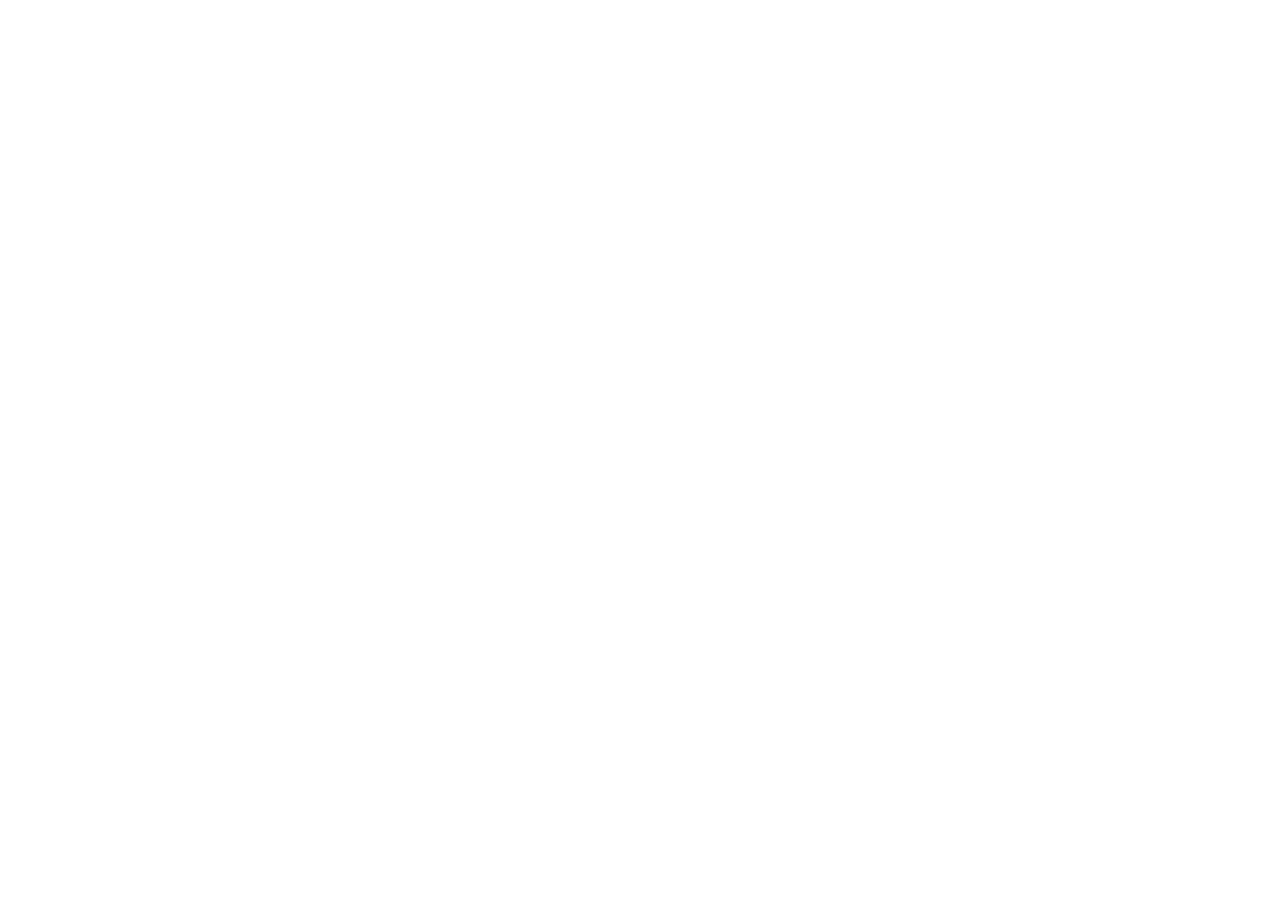
==== index.html @ b2ea2576 "init project" ====
<!DOCTYPE html>
<html lang="en">

<head>
    <meta charset="UTF-8">
    <meta name="viewport" content="width=device-width, initial-scale=1.0">
    <title>Document</title>
</head>

<body>

</body>

</html>
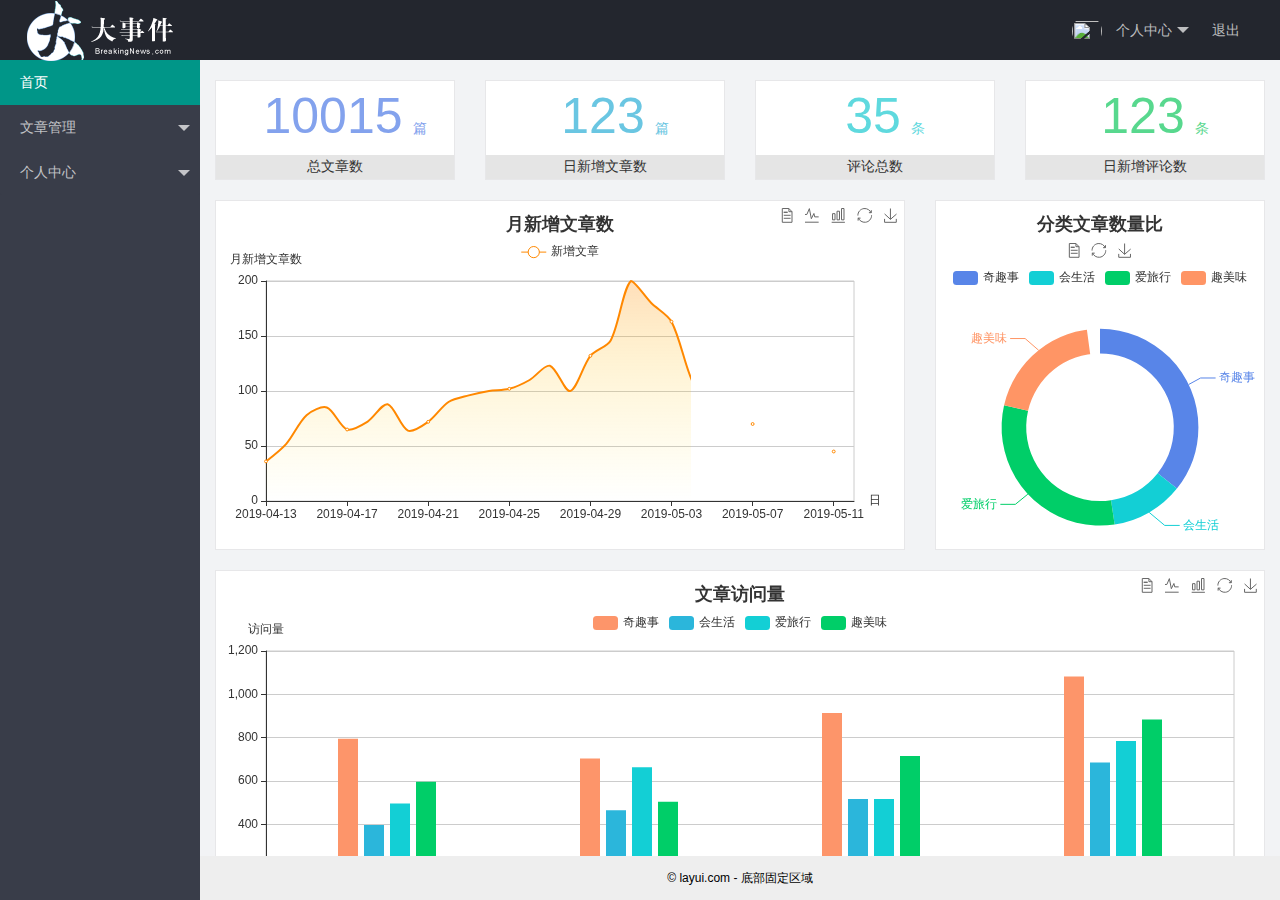
==== commit 64924ed4: "feat:完成了登陆和注册的功能" ====
--- a/index.html
+++ b/index.html
@@ -4,10 +4,73 @@
 <head>
     <meta charset="UTF-8">
     <meta name="viewport" content="width=device-width, initial-scale=1.0">
-    <title>Document</title>
+    <title>后台首页</title>
+    <link rel="stylesheet" href="./assets/lib/layui/css/layui.css">
+    <link rel="stylesheet" href="./assets/css/index.css">
 </head>
 
-<body>
+
+<body class="layui-layout-body">
+    <div class="layui-layout layui-layout-admin">
+        <div class="layui-header">
+            <div class="layui-logo"> <img src="./assets/images/logo.png" alt=""></div>
+            <!-- 头部区域（可配合layui已有的水平导航） -->
+
+            <ul class="layui-nav layui-layout-right">
+                <li class="layui-nav-item">
+                    <a href="javascript:;">
+                        <img src="http://t.cn/RCzsdCq" class="layui-nav-img"> 个人中心
+                    </a>
+                    <dl class="layui-nav-child">
+                        <dd><a href="">基本资料</a></dd>
+                        <dd><a href="">更换头像</a></dd>
+                        <dd><a href="">重置密码</a></dd>
+                    </dl>
+                </li>
+                <li class="layui-nav-item"><a href="">退出</a></li>
+            </ul>
+        </div>
+
+        <div class="layui-side layui-bg-black">
+            <div class="layui-side-scroll">
+                <!-- 左侧导航区域（可配合layui已有的垂直导航） -->
+                <ul class="layui-nav layui-nav-tree" lay-shrink="all">
+                    <li class="layui-nav-item layui-this"><a href="./home/dashboard.html" target="fm">首页</a></li>
+
+                    <li class="layui-nav-item ">
+                        <a class="" href="javascript:;">文章管理</a>
+                        <dl class="layui-nav-child">
+                            <dd><a href="javascript:;">文章类别</a></dd>
+                            <dd><a href="javascript:;">文章列表</a></dd>
+                            <dd><a href="javascript:;">发布文章</a></dd>
+                        </dl>
+                    </li>
+                    <li class="layui-nav-item">
+                        <a href="javascript:;">个人中心</a>
+                        <dl class="layui-nav-child">
+                            <dd><a href="javascript:;">基本资料</a></dd>
+                            <dd><a href="javascript:;">更换头像</a></dd>
+                            <dd><a href="javascript:;">重置密码</a></dd>
+
+                        </dl>
+                    </li>
+
+                </ul>
+
+            </div>
+        </div>
+
+        <div class="layui-body">
+            <!-- 内容主体区域 -->
+            <iframe name="fm" src="/home/dashboard.html" frameborder="0" class=""></iframe>
+        </div>
+
+        <div class="layui-footer">
+            <!-- 底部固定区域 -->
+            © layui.com - 底部固定区域
+        </div>
+    </div>
+    <script src="./assets/lib/layui/layui.all.js"></script>
 
 </body>
 
--- a/assets/lib/layui/css/layui.css
+++ b/assets/lib/layui/css/layui.css
@@ -0,0 +1,2 @@
+/** layui-v2.5.5 MIT License By https://www.layui.com */
+ .layui-inline,img{display:inline-block;vertical-align:middle}h1,h2,h3,h4,h5,h6{font-weight:400}.layui-edge,.layui-header,.layui-inline,.layui-main{position:relative}.layui-body,.layui-edge,.layui-elip{overflow:hidden}.layui-btn,.layui-edge,.layui-inline,img{vertical-align:middle}.layui-btn,.layui-disabled,.layui-icon,.layui-unselect{-moz-user-select:none;-webkit-user-select:none;-ms-user-select:none}.layui-elip,.layui-form-checkbox span,.layui-form-pane .layui-form-label{text-overflow:ellipsis;white-space:nowrap}.layui-breadcrumb,.layui-tree-btnGroup{visibility:hidden}blockquote,body,button,dd,div,dl,dt,form,h1,h2,h3,h4,h5,h6,input,li,ol,p,pre,td,textarea,th,ul{margin:0;padding:0;-webkit-tap-highlight-color:rgba(0,0,0,0)}a:active,a:hover{outline:0}img{border:none}li{list-style:none}table{border-collapse:collapse;border-spacing:0}h4,h5,h6{font-size:100%}button,input,optgroup,option,select,textarea{font-family:inherit;font-size:inherit;font-style:inherit;font-weight:inherit;outline:0}pre{white-space:pre-wrap;white-space:-moz-pre-wrap;white-space:-pre-wrap;white-space:-o-pre-wrap;word-wrap:break-word}body{line-height:24px;font:14px Helvetica Neue,Helvetica,PingFang SC,Tahoma,Arial,sans-serif}hr{height:1px;margin:10px 0;border:0;clear:both}a{color:#333;text-decoration:none}a:hover{color:#777}a cite{font-style:normal;*cursor:pointer}.layui-border-box,.layui-border-box *{box-sizing:border-box}.layui-box,.layui-box *{box-sizing:content-box}.layui-clear{clear:both;*zoom:1}.layui-clear:after{content:'\20';clear:both;*zoom:1;display:block;height:0}.layui-inline{*display:inline;*zoom:1}.layui-edge{display:inline-block;width:0;height:0;border-width:6px;border-style:dashed;border-color:transparent}.layui-edge-top{top:-4px;border-bottom-color:#999;border-bottom-style:solid}.layui-edge-right{border-left-color:#999;border-left-style:solid}.layui-edge-bottom{top:2px;border-top-color:#999;border-top-style:solid}.layui-edge-left{border-right-color:#999;border-right-style:solid}.layui-disabled,.layui-disabled:hover{color:#d2d2d2!important;cursor:not-allowed!important}.layui-circle{border-radius:100%}.layui-show{display:block!important}.layui-hide{display:none!important}@font-face{font-family:layui-icon;src:url(../font/iconfont.eot?v=250);src:url(../font/iconfont.eot?v=250#iefix) format('embedded-opentype'),url(../font/iconfont.woff2?v=250) format('woff2'),url(../font/iconfont.woff?v=250) format('woff'),url(../font/iconfont.ttf?v=250) format('truetype'),url(../font/iconfont.svg?v=250#layui-icon) format('svg')}.layui-icon{font-family:layui-icon!important;font-size:16px;font-style:normal;-webkit-font-smoothing:antialiased;-moz-osx-font-smoothing:grayscale}.layui-icon-reply-fill:before{content:"\e611"}.layui-icon-set-fill:before{content:"\e614"}.layui-icon-menu-fill:before{content:"\e60f"}.layui-icon-search:before{content:"\e615"}.layui-icon-share:before{content:"\e641"}.layui-icon-set-sm:before{content:"\e620"}.layui-icon-engine:before{content:"\e628"}.layui-icon-close:before{content:"\1006"}.layui-icon-close-fill:before{content:"\1007"}.layui-icon-chart-screen:before{content:"\e629"}.layui-icon-star:before{content:"\e600"}.layui-icon-circle-dot:before{content:"\e617"}.layui-icon-chat:before{content:"\e606"}.layui-icon-release:before{content:"\e609"}.layui-icon-list:before{content:"\e60a"}.layui-icon-chart:before{content:"\e62c"}.layui-icon-ok-circle:before{content:"\1005"}.layui-icon-layim-theme:before{content:"\e61b"}.layui-icon-table:before{content:"\e62d"}.layui-icon-right:before{content:"\e602"}.layui-icon-left:before{content:"\e603"}.layui-icon-cart-simple:before{content:"\e698"}.layui-icon-face-cry:before{content:"\e69c"}.layui-icon-face-smile:before{content:"\e6af"}.layui-icon-survey:before{content:"\e6b2"}.layui-icon-tree:before{content:"\e62e"}.layui-icon-upload-circle:before{content:"\e62f"}.layui-icon-add-circle:before{content:"\e61f"}.layui-icon-download-circle:before{content:"\e601"}.layui-icon-templeate-1:before{content:"\e630"}.layui-icon-util:before{content:"\e631"}.layui-icon-face-surprised:before{content:"\e664"}.layui-icon-edit:before{content:"\e642"}.layui-icon-speaker:before{content:"\e645"}.layui-icon-down:before{content:"\e61a"}.layui-icon-file:before{content:"\e621"}.layui-icon-layouts:before{content:"\e632"}.layui-icon-rate-half:before{content:"\e6c9"}.layui-icon-add-circle-fine:before{content:"\e608"}.layui-icon-prev-circle:before{content:"\e633"}.layui-icon-read:before{content:"\e705"}.layui-icon-404:before{content:"\e61c"}.layui-icon-carousel:before{content:"\e634"}.layui-icon-help:before{content:"\e607"}.layui-icon-code-circle:before{content:"\e635"}.layui-icon-water:before{content:"\e636"}.layui-icon-username:before{content:"\e66f"}.layui-icon-find-fill:before{content:"\e670"}.layui-icon-about:before{content:"\e60b"}.layui-icon-location:before{content:"\e715"}.layui-icon-up:before{content:"\e619"}.layui-icon-pause:before{content:"\e651"}.layui-icon-date:before{content:"\e637"}.layui-icon-layim-uploadfile:before{content:"\e61d"}.layui-icon-delete:before{content:"\e640"}.layui-icon-play:before{content:"\e652"}.layui-icon-top:before{content:"\e604"}.layui-icon-friends:before{content:"\e612"}.layui-icon-refresh-3:before{content:"\e9aa"}.layui-icon-ok:before{content:"\e605"}.layui-icon-layer:before{content:"\e638"}.layui-icon-face-smile-fine:before{content:"\e60c"}.layui-icon-dollar:before{content:"\e659"}.layui-icon-group:before{content:"\e613"}.layui-icon-layim-download:before{content:"\e61e"}.layui-icon-picture-fine:before{content:"\e60d"}.layui-icon-link:before{content:"\e64c"}.layui-icon-diamond:before{content:"\e735"}.layui-icon-log:before{content:"\e60e"}.layui-icon-rate-solid:before{content:"\e67a"}.layui-icon-fonts-del:before{content:"\e64f"}.layui-icon-unlink:before{content:"\e64d"}.layui-icon-fonts-clear:before{content:"\e639"}.layui-icon-triangle-r:before{content:"\e623"}.layui-icon-circle:before{content:"\e63f"}.layui-icon-radio:before{content:"\e643"}.layui-icon-align-center:before{content:"\e647"}.layui-icon-align-right:before{content:"\e648"}.layui-icon-align-left:before{content:"\e649"}.layui-icon-loading-1:before{content:"\e63e"}.layui-icon-return:before{content:"\e65c"}.layui-icon-fonts-strong:before{content:"\e62b"}.layui-icon-upload:before{content:"\e67c"}.layui-icon-dialogue:before{content:"\e63a"}.layui-icon-video:before{content:"\e6ed"}.layui-icon-headset:before{content:"\e6fc"}.layui-icon-cellphone-fine:before{content:"\e63b"}.layui-icon-add-1:before{content:"\e654"}.layui-icon-face-smile-b:before{content:"\e650"}.layui-icon-fonts-html:before{content:"\e64b"}.layui-icon-form:before{content:"\e63c"}.layui-icon-cart:before{content:"\e657"}.layui-icon-camera-fill:before{content:"\e65d"}.layui-icon-tabs:before{content:"\e62a"}.layui-icon-fonts-code:before{content:"\e64e"}.layui-icon-fire:before{content:"\e756"}.layui-icon-set:before{content:"\e716"}.layui-icon-fonts-u:before{content:"\e646"}.layui-icon-triangle-d:before{content:"\e625"}.layui-icon-tips:before{content:"\e702"}.layui-icon-picture:before{content:"\e64a"}.layui-icon-more-vertical:before{content:"\e671"}.layui-icon-flag:before{content:"\e66c"}.layui-icon-loading:before{content:"\e63d"}.layui-icon-fonts-i:before{content:"\e644"}.layui-icon-refresh-1:before{content:"\e666"}.layui-icon-rmb:before{content:"\e65e"}.layui-icon-home:before{content:"\e68e"}.layui-icon-user:before{content:"\e770"}.layui-icon-notice:before{content:"\e667"}.layui-icon-login-weibo:before{content:"\e675"}.layui-icon-voice:before{content:"\e688"}.layui-icon-upload-drag:before{content:"\e681"}.layui-icon-login-qq:before{content:"\e676"}.layui-icon-snowflake:before{content:"\e6b1"}.layui-icon-file-b:before{content:"\e655"}.layui-icon-template:before{content:"\e663"}.layui-icon-auz:before{content:"\e672"}.layui-icon-console:before{content:"\e665"}.layui-icon-app:before{content:"\e653"}.layui-icon-prev:before{content:"\e65a"}.layui-icon-website:before{content:"\e7ae"}.layui-icon-next:before{content:"\e65b"}.layui-icon-component:before{content:"\e857"}.layui-icon-more:before{content:"\e65f"}.layui-icon-login-wechat:before{content:"\e677"}.layui-icon-shrink-right:before{content:"\e668"}.layui-icon-spread-left:before{content:"\e66b"}.layui-icon-camera:before{content:"\e660"}.layui-icon-note:before{content:"\e66e"}.layui-icon-refresh:before{content:"\e669"}.layui-icon-female:before{content:"\e661"}.layui-icon-male:before{content:"\e662"}.layui-icon-password:before{content:"\e673"}.layui-icon-senior:before{content:"\e674"}.layui-icon-theme:before{content:"\e66a"}.layui-icon-tread:before{content:"\e6c5"}.layui-icon-praise:before{content:"\e6c6"}.layui-icon-star-fill:before{content:"\e658"}.layui-icon-rate:before{content:"\e67b"}.layui-icon-template-1:before{content:"\e656"}.layui-icon-vercode:before{content:"\e679"}.layui-icon-cellphone:before{content:"\e678"}.layui-icon-screen-full:before{content:"\e622"}.layui-icon-screen-restore:before{content:"\e758"}.layui-icon-cols:before{content:"\e610"}.layui-icon-export:before{content:"\e67d"}.layui-icon-print:before{content:"\e66d"}.layui-icon-slider:before{content:"\e714"}.layui-icon-addition:before{content:"\e624"}.layui-icon-subtraction:before{content:"\e67e"}.layui-icon-service:before{content:"\e626"}.layui-icon-transfer:before{content:"\e691"}.layui-main{width:1140px;margin:0 auto}.layui-header{z-index:1000;height:60px}.layui-header a:hover{transition:all .5s;-webkit-transition:all .5s}.layui-side{position:fixed;left:0;top:0;bottom:0;z-index:999;width:200px;overflow-x:hidden}.layui-side-scroll{position:relative;width:220px;height:100%;overflow-x:hidden}.layui-body{position:absolute;left:200px;right:0;top:0;bottom:0;z-index:998;width:auto;overflow-y:auto;box-sizing:border-box}.layui-layout-body{overflow:hidden}.layui-layout-admin .layui-header{background-color:#23262E}.layui-layout-admin .layui-side{top:60px;width:200px;overflow-x:hidden}.layui-layout-admin .layui-body{position:fixed;top:60px;bottom:44px}.layui-layout-admin .layui-main{width:auto;margin:0 15px}.layui-layout-admin .layui-footer{position:fixed;left:200px;right:0;bottom:0;height:44px;line-height:44px;padding:0 15px;background-color:#eee}.layui-layout-admin .layui-logo{position:absolute;left:0;top:0;width:200px;height:100%;line-height:60px;text-align:center;color:#009688;font-size:16px}.layui-layout-admin .layui-header .layui-nav{background:0 0}.layui-layout-left{position:absolute!important;left:200px;top:0}.layui-layout-right{position:absolute!important;right:0;top:0}.layui-container{position:relative;margin:0 auto;padding:0 15px;box-sizing:border-box}.layui-fluid{position:relative;margin:0 auto;padding:0 15px}.layui-row:after,.layui-row:before{content:'';display:block;clear:both}.layui-col-lg1,.layui-col-lg10,.layui-col-lg11,.layui-col-lg12,.layui-col-lg2,.layui-col-lg3,.layui-col-lg4,.layui-col-lg5,.layui-col-lg6,.layui-col-lg7,.layui-col-lg8,.layui-col-lg9,.layui-col-md1,.layui-col-md10,.layui-col-md11,.layui-col-md12,.layui-col-md2,.layui-col-md3,.layui-col-md4,.layui-col-md5,.layui-col-md6,.layui-col-md7,.layui-col-md8,.layui-col-md9,.layui-col-sm1,.layui-col-sm10,.layui-col-sm11,.layui-col-sm12,.layui-col-sm2,.layui-col-sm3,.layui-col-sm4,.layui-col-sm5,.layui-col-sm6,.layui-col-sm7,.layui-col-sm8,.layui-col-sm9,.layui-col-xs1,.layui-col-xs10,.layui-col-xs11,.layui-col-xs12,.layui-col-xs2,.layui-col-xs3,.layui-col-xs4,.layui-col-xs5,.layui-col-xs6,.layui-col-xs7,.layui-col-xs8,.layui-col-xs9{position:relative;display:block;box-sizing:border-box}.layui-col-xs1,.layui-col-xs10,.layui-col-xs11,.layui-col-xs12,.layui-col-xs2,.layui-col-xs3,.layui-col-xs4,.layui-col-xs5,.layui-col-xs6,.layui-col-xs7,.layui-col-xs8,.layui-col-xs9{float:left}.layui-col-xs1{width:8.33333333%}.layui-col-xs2{width:16.66666667%}.layui-col-xs3{width:25%}.layui-col-xs4{width:33.33333333%}.layui-col-xs5{width:41.66666667%}.layui-col-xs6{width:50%}.layui-col-xs7{width:58.33333333%}.layui-col-xs8{width:66.66666667%}.layui-col-xs9{width:75%}.layui-col-xs10{width:83.33333333%}.layui-col-xs11{width:91.66666667%}.layui-col-xs12{width:100%}.layui-col-xs-offset1{margin-left:8.33333333%}.layui-col-xs-offset2{margin-left:16.66666667%}.layui-col-xs-offset3{margin-left:25%}.layui-col-xs-offset4{margin-left:33.33333333%}.layui-col-xs-offset5{margin-left:41.66666667%}.layui-col-xs-offset6{margin-left:50%}.layui-col-xs-offset7{margin-left:58.33333333%}.layui-col-xs-offset8{margin-left:66.66666667%}.layui-col-xs-offset9{margin-left:75%}.layui-col-xs-offset10{margin-left:83.33333333%}.layui-col-xs-offset11{margin-left:91.66666667%}.layui-col-xs-offset12{margin-left:100%}@media screen and (max-width:768px){.layui-hide-xs{display:none!important}.layui-show-xs-block{display:block!important}.layui-show-xs-inline{display:inline!important}.layui-show-xs-inline-block{display:inline-block!important}}@media screen and (min-width:768px){.layui-container{width:750px}.layui-hide-sm{display:none!important}.layui-show-sm-block{display:block!important}.layui-show-sm-inline{display:inline!important}.layui-show-sm-inline-block{display:inline-block!important}.layui-col-sm1,.layui-col-sm10,.layui-col-sm11,.layui-col-sm12,.layui-col-sm2,.layui-col-sm3,.layui-col-sm4,.layui-col-sm5,.layui-col-sm6,.layui-col-sm7,.layui-col-sm8,.layui-col-sm9{float:left}.layui-col-sm1{width:8.33333333%}.layui-col-sm2{width:16.66666667%}.layui-col-sm3{width:25%}.layui-col-sm4{width:33.33333333%}.layui-col-sm5{width:41.66666667%}.layui-col-sm6{width:50%}.layui-col-sm7{width:58.33333333%}.layui-col-sm8{width:66.66666667%}.layui-col-sm9{width:75%}.layui-col-sm10{width:83.33333333%}.layui-col-sm11{width:91.66666667%}.layui-col-sm12{width:100%}.layui-col-sm-offset1{margin-left:8.33333333%}.layui-col-sm-offset2{margin-left:16.66666667%}.layui-col-sm-offset3{margin-left:25%}.layui-col-sm-offset4{margin-left:33.33333333%}.layui-col-sm-offset5{margin-left:41.66666667%}.layui-col-sm-offset6{margin-left:50%}.layui-col-sm-offset7{margin-left:58.33333333%}.layui-col-sm-offset8{margin-left:66.66666667%}.layui-col-sm-offset9{margin-left:75%}.layui-col-sm-offset10{margin-left:83.33333333%}.layui-col-sm-offset11{margin-left:91.66666667%}.layui-col-sm-offset12{margin-left:100%}}@media screen and (min-width:992px){.layui-container{width:970px}.layui-hide-md{display:none!important}.layui-show-md-block{display:block!important}.layui-show-md-inline{display:inline!important}.layui-show-md-inline-block{display:inline-block!important}.layui-col-md1,.layui-col-md10,.layui-col-md11,.layui-col-md12,.layui-col-md2,.layui-col-md3,.layui-col-md4,.layui-col-md5,.layui-col-md6,.layui-col-md7,.layui-col-md8,.layui-col-md9{float:left}.layui-col-md1{width:8.33333333%}.layui-col-md2{width:16.66666667%}.layui-col-md3{width:25%}.layui-col-md4{width:33.33333333%}.layui-col-md5{width:41.66666667%}.layui-col-md6{width:50%}.layui-col-md7{width:58.33333333%}.layui-col-md8{width:66.66666667%}.layui-col-md9{width:75%}.layui-col-md10{width:83.33333333%}.layui-col-md11{width:91.66666667%}.layui-col-md12{width:100%}.layui-col-md-offset1{margin-left:8.33333333%}.layui-col-md-offset2{margin-left:16.66666667%}.layui-col-md-offset3{margin-left:25%}.layui-col-md-offset4{margin-left:33.33333333%}.layui-col-md-offset5{margin-left:41.66666667%}.layui-col-md-offset6{margin-left:50%}.layui-col-md-offset7{margin-left:58.33333333%}.layui-col-md-offset8{margin-left:66.66666667%}.layui-col-md-offset9{margin-left:75%}.layui-col-md-offset10{margin-left:83.33333333%}.layui-col-md-offset11{margin-left:91.66666667%}.layui-col-md-offset12{margin-left:100%}}@media screen and (min-width:1200px){.layui-container{width:1170px}.layui-hide-lg{display:none!important}.layui-show-lg-block{display:block!important}.layui-show-lg-inline{display:inline!important}.layui-show-lg-inline-block{display:inline-block!important}.layui-col-lg1,.layui-col-lg10,.layui-col-lg11,.layui-col-lg12,.layui-col-lg2,.layui-col-lg3,.layui-col-lg4,.layui-col-lg5,.layui-col-lg6,.layui-col-lg7,.layui-col-lg8,.layui-col-lg9{float:left}.layui-col-lg1{width:8.33333333%}.layui-col-lg2{width:16.66666667%}.layui-col-lg3{width:25%}.layui-col-lg4{width:33.33333333%}.layui-col-lg5{width:41.66666667%}.layui-col-lg6{width:50%}.layui-col-lg7{width:58.33333333%}.layui-col-lg8{width:66.66666667%}.layui-col-lg9{width:75%}.layui-col-lg10{width:83.33333333%}.layui-col-lg11{width:91.66666667%}.layui-col-lg12{width:100%}.layui-col-lg-offset1{margin-left:8.33333333%}.layui-col-lg-offset2{margin-left:16.66666667%}.layui-col-lg-offset3{margin-left:25%}.layui-col-lg-offset4{margin-left:33.33333333%}.layui-col-lg-offset5{margin-left:41.66666667%}.layui-col-lg-offset6{margin-left:50%}.layui-col-lg-offset7{margin-left:58.33333333%}.layui-col-lg-offset8{margin-left:66.66666667%}.layui-col-lg-offset9{margin-left:75%}.layui-col-lg-offset10{margin-left:83.33333333%}.layui-col-lg-offset11{margin-left:91.66666667%}.layui-col-lg-offset12{margin-left:100%}}.layui-col-space1{margin:-.5px}.layui-col-space1>*{padding:.5px}.layui-col-space3{margin:-1.5px}.layui-col-space3>*{padding:1.5px}.layui-col-space5{margin:-2.5px}.layui-col-space5>*{padding:2.5px}.layui-col-space8{margin:-3.5px}.layui-col-space8>*{padding:3.5px}.layui-col-space10{margin:-5px}.layui-col-space10>*{padding:5px}.layui-col-space12{margin:-6px}.layui-col-space12>*{padding:6px}.layui-col-space15{margin:-7.5px}.layui-col-space15>*{padding:7.5px}.layui-col-space18{margin:-9px}.layui-col-space18>*{padding:9px}.layui-col-space20{margin:-10px}.layui-col-space20>*{padding:10px}.layui-col-space22{margin:-11px}.layui-col-space22>*{padding:11px}.layui-col-space25{margin:-12.5px}.layui-col-space25>*{padding:12.5px}.layui-col-space30{margin:-15px}.layui-col-space30>*{padding:15px}.layui-btn,.layui-input,.layui-select,.layui-textarea,.layui-upload-button{outline:0;-webkit-appearance:none;transition:all .3s;-webkit-transition:all .3s;box-sizing:border-box}.layui-elem-quote{margin-bottom:10px;padding:15px;line-height:22px;border-left:5px solid #009688;border-radius:0 2px 2px 0;background-color:#f2f2f2}.layui-quote-nm{border-style:solid;border-width:1px 1px 1px 5px;background:0 0}.layui-elem-field{margin-bottom:10px;padding:0;border-width:1px;border-style:solid}.layui-elem-field legend{margin-left:20px;padding:0 10px;font-size:20px;font-weight:300}.layui-field-title{margin:10px 0 20px;border-width:1px 0 0}.layui-field-box{padding:10px 15px}.layui-field-title .layui-field-box{padding:10px 0}.layui-progress{position:relative;height:6px;border-radius:20px;background-color:#e2e2e2}.layui-progress-bar{position:absolute;left:0;top:0;width:0;max-width:100%;height:6px;border-radius:20px;text-align:right;background-color:#5FB878;transition:all .3s;-webkit-transition:all .3s}.layui-progress-big,.layui-progress-big .layui-progress-bar{height:18px;line-height:18px}.layui-progress-text{position:relative;top:-20px;line-height:18px;font-size:12px;color:#666}.layui-progress-big .layui-progress-text{position:static;padding:0 10px;color:#fff}.layui-collapse{border-width:1px;border-style:solid;border-radius:2px}.layui-colla-content,.layui-colla-item{border-top-width:1px;border-top-style:solid}.layui-colla-item:first-child{border-top:none}.layui-colla-title{position:relative;height:42px;line-height:42px;padding:0 15px 0 35px;color:#333;background-color:#f2f2f2;cursor:pointer;font-size:14px;overflow:hidden}.layui-colla-content{display:none;padding:10px 15px;line-height:22px;color:#666}.layui-colla-icon{position:absolute;left:15px;top:0;font-size:14px}.layui-card{margin-bottom:15px;border-radius:2px;background-color:#fff;box-shadow:0 1px 2px 0 rgba(0,0,0,.05)}.layui-card:last-child{margin-bottom:0}.layui-card-header{position:relative;height:42px;line-height:42px;padding:0 15px;border-bottom:1px solid #f6f6f6;color:#333;border-radius:2px 2px 0 0;font-size:14px}.layui-bg-black,.layui-bg-blue,.layui-bg-cyan,.layui-bg-green,.layui-bg-orange,.layui-bg-red{color:#fff!important}.layui-card-body{position:relative;padding:10px 15px;line-height:24px}.layui-card-body[pad15]{padding:15px}.layui-card-body[pad20]{padding:20px}.layui-card-body .layui-table{margin:5px 0}.layui-card .layui-tab{margin:0}.layui-panel-window{position:relative;padding:15px;border-radius:0;border-top:5px solid #E6E6E6;background-color:#fff}.layui-auxiliar-moving{position:fixed;left:0;right:0;top:0;bottom:0;width:100%;height:100%;background:0 0;z-index:9999999999}.layui-form-label,.layui-form-mid,.layui-form-select,.layui-input-block,.layui-input-inline,.layui-textarea{position:relative}.layui-bg-red{background-color:#FF5722!important}.layui-bg-orange{background-color:#FFB800!important}.layui-bg-green{background-color:#009688!important}.layui-bg-cyan{background-color:#2F4056!important}.layui-bg-blue{background-color:#1E9FFF!important}.layui-bg-black{background-color:#393D49!important}.layui-bg-gray{background-color:#eee!important;color:#666!important}.layui-badge-rim,.layui-colla-content,.layui-colla-item,.layui-collapse,.layui-elem-field,.layui-form-pane .layui-form-item[pane],.layui-form-pane .layui-form-label,.layui-input,.layui-layedit,.layui-layedit-tool,.layui-quote-nm,.layui-select,.layui-tab-bar,.layui-tab-card,.layui-tab-title,.layui-tab-title .layui-this:after,.layui-textarea{border-color:#e6e6e6}.layui-timeline-item:before,hr{background-color:#e6e6e6}.layui-text{line-height:22px;font-size:14px;color:#666}.layui-text h1,.layui-text h2,.layui-text h3{font-weight:500;color:#333}.layui-text h1{font-size:30px}.layui-text h2{font-size:24px}.layui-text h3{font-size:18px}.layui-text a:not(.layui-btn){color:#01AAED}.layui-text a:not(.layui-btn):hover{text-decoration:underline}.layui-text ul{padding:5px 0 5px 15px}.layui-text ul li{margin-top:5px;list-style-type:disc}.layui-text em,.layui-word-aux{color:#999!important;padding:0 5px!important}.layui-btn{display:inline-block;height:38px;line-height:38px;padding:0 18px;background-color:#009688;color:#fff;white-space:nowrap;text-align:center;font-size:14px;border:none;border-radius:2px;cursor:pointer}.layui-btn:hover{opacity:.8;filter:alpha(opacity=80);color:#fff}.layui-btn:active{opacity:1;filter:alpha(opacity=100)}.layui-btn+.layui-btn{margin-left:10px}.layui-btn-container{font-size:0}.layui-btn-container .layui-btn{margin-right:10px;margin-bottom:10px}.layui-btn-container .layui-btn+.layui-btn{margin-left:0}.layui-table .layui-btn-container .layui-btn{margin-bottom:9px}.layui-btn-radius{border-radius:100px}.layui-btn .layui-icon{margin-right:3px;font-size:18px;vertical-align:bottom;vertical-align:middle\9}.layui-btn-primary{border:1px solid #C9C9C9;background-color:#fff;color:#555}.layui-btn-primary:hover{border-color:#009688;color:#333}.layui-btn-normal{background-color:#1E9FFF}.layui-btn-warm{background-color:#FFB800}.layui-btn-danger{background-color:#FF5722}.layui-btn-checked{background-color:#5FB878}.layui-btn-disabled,.layui-btn-disabled:active,.layui-btn-disabled:hover{border:1px solid #e6e6e6;background-color:#FBFBFB;color:#C9C9C9;cursor:not-allowed;opacity:1}.layui-btn-lg{height:44px;line-height:44px;padding:0 25px;font-size:16px}.layui-btn-sm{height:30px;line-height:30px;padding:0 10px;font-size:12px}.layui-btn-sm i{font-size:16px!important}.layui-btn-xs{height:22px;line-height:22px;padding:0 5px;font-size:12px}.layui-btn-xs i{font-size:14px!important}.layui-btn-group{display:inline-block;vertical-align:middle;font-size:0}.layui-btn-group .layui-btn{margin-left:0!important;margin-right:0!important;border-left:1px solid rgba(255,255,255,.5);border-radius:0}.layui-btn-group .layui-btn-primary{border-left:none}.layui-btn-group .layui-btn-primary:hover{border-color:#C9C9C9;color:#009688}.layui-btn-group .layui-btn:first-child{border-left:none;border-radius:2px 0 0 2px}.layui-btn-group .layui-btn-primary:first-child{border-left:1px solid #c9c9c9}.layui-btn-group .layui-btn:last-child{border-radius:0 2px 2px 0}.layui-btn-group .layui-btn+.layui-btn{margin-left:0}.layui-btn-group+.layui-btn-group{margin-left:10px}.layui-btn-fluid{width:100%}.layui-input,.layui-select,.layui-textarea{height:38px;line-height:1.3;line-height:38px\9;border-width:1px;border-style:solid;background-color:#fff;border-radius:2px}.layui-input::-webkit-input-placeholder,.layui-select::-webkit-input-placeholder,.layui-textarea::-webkit-input-placeholder{line-height:1.3}.layui-input,.layui-textarea{display:block;width:100%;padding-left:10px}.layui-input:hover,.layui-textarea:hover{border-color:#D2D2D2!important}.layui-input:focus,.layui-textarea:focus{border-color:#C9C9C9!important}.layui-textarea{min-height:100px;height:auto;line-height:20px;padding:6px 10px;resize:vertical}.layui-select{padding:0 10px}.layui-form input[type=checkbox],.layui-form input[type=radio],.layui-form select{display:none}.layui-form [lay-ignore]{display:initial}.layui-form-item{margin-bottom:15px;clear:both;*zoom:1}.layui-form-item:after{content:'\20';clear:both;*zoom:1;display:block;height:0}.layui-form-label{float:left;display:block;padding:9px 15px;width:80px;font-weight:400;line-height:20px;text-align:right}.layui-form-label-col{display:block;float:none;padding:9px 0;line-height:20px;text-align:left}.layui-form-item .layui-inline{margin-bottom:5px;margin-right:10px}.layui-input-block{margin-left:110px;min-height:36px}.layui-input-inline{display:inline-block;vertical-align:middle}.layui-form-item .layui-input-inline{float:left;width:190px;margin-right:10px}.layui-form-text .layui-input-inline{width:auto}.layui-form-mid{float:left;display:block;padding:9px 0!important;line-height:20px;margin-right:10px}.layui-form-danger+.layui-form-select .layui-input,.layui-form-danger:focus{border-color:#FF5722!important}.layui-form-select .layui-input{padding-right:30px;cursor:pointer}.layui-form-select .layui-edge{position:absolute;right:10px;top:50%;margin-top:-3px;cursor:pointer;border-width:6px;border-top-color:#c2c2c2;border-top-style:solid;transition:all .3s;-webkit-transition:all .3s}.layui-form-select dl{display:none;position:absolute;left:0;top:42px;padding:5px 0;z-index:899;min-width:100%;border:1px solid #d2d2d2;max-height:300px;overflow-y:auto;background-color:#fff;border-radius:2px;box-shadow:0 2px 4px rgba(0,0,0,.12);box-sizing:border-box}.layui-form-select dl dd,.layui-form-select dl dt{padding:0 10px;line-height:36px;white-space:nowrap;overflow:hidden;text-overflow:ellipsis}.layui-form-select dl dt{font-size:12px;color:#999}.layui-form-select dl dd{cursor:pointer}.layui-form-select dl dd:hover{background-color:#f2f2f2;-webkit-transition:.5s all;transition:.5s all}.layui-form-select .layui-select-group dd{padding-left:20px}.layui-form-select dl dd.layui-select-tips{padding-left:10px!important;color:#999}.layui-form-select dl dd.layui-this{background-color:#5FB878;color:#fff}.layui-form-checkbox,.layui-form-select dl dd.layui-disabled{background-color:#fff}.layui-form-selected dl{display:block}.layui-form-checkbox,.layui-form-checkbox *,.layui-form-switch{display:inline-block;vertical-align:middle}.layui-form-selected .layui-edge{margin-top:-9px;-webkit-transform:rotate(180deg);transform:rotate(180deg);margin-top:-3px\9}:root .layui-form-selected .layui-edge{margin-top:-9px\0/IE9}.layui-form-selectup dl{top:auto;bottom:42px}.layui-select-none{margin:5px 0;text-align:center;color:#999}.layui-select-disabled .layui-disabled{border-color:#eee!important}.layui-select-disabled .layui-edge{border-top-color:#d2d2d2}.layui-form-checkbox{position:relative;height:30px;line-height:30px;margin-right:10px;padding-right:30px;cursor:pointer;font-size:0;-webkit-transition:.1s linear;transition:.1s linear;box-sizing:border-box}.layui-form-checkbox span{padding:0 10px;height:100%;font-size:14px;border-radius:2px 0 0 2px;background-color:#d2d2d2;color:#fff;overflow:hidden}.layui-form-checkbox:hover span{background-color:#c2c2c2}.layui-form-checkbox i{position:absolute;right:0;top:0;width:30px;height:28px;border:1px solid #d2d2d2;border-left:none;border-radius:0 2px 2px 0;color:#fff;font-size:20px;text-align:center}.layui-form-checkbox:hover i{border-color:#c2c2c2;color:#c2c2c2}.layui-form-checked,.layui-form-checked:hover{border-color:#5FB878}.layui-form-checked span,.layui-form-checked:hover span{background-color:#5FB878}.layui-form-checked i,.layui-form-checked:hover i{color:#5FB878}.layui-form-item .layui-form-checkbox{margin-top:4px}.layui-form-checkbox[lay-skin=primary]{height:auto!important;line-height:normal!important;min-width:18px;min-height:18px;border:none!important;margin-right:0;padding-left:28px;padding-right:0;background:0 0}.layui-form-checkbox[lay-skin=primary] span{padding-left:0;padding-right:15px;line-height:18px;background:0 0;color:#666}.layui-form-checkbox[lay-skin=primary] i{right:auto;left:0;width:16px;height:16px;line-height:16px;border:1px solid #d2d2d2;font-size:12px;border-radius:2px;background-color:#fff;-webkit-transition:.1s linear;transition:.1s linear}.layui-form-checkbox[lay-skin=primary]:hover i{border-color:#5FB878;color:#fff}.layui-form-checked[lay-skin=primary] i{border-color:#5FB878!important;background-color:#5FB878;color:#fff}.layui-checkbox-disbaled[lay-skin=primary] span{background:0 0!important;color:#c2c2c2}.layui-checkbox-disbaled[lay-skin=primary]:hover i{border-color:#d2d2d2}.layui-form-item .layui-form-checkbox[lay-skin=primary]{margin-top:10px}.layui-form-switch{position:relative;height:22px;line-height:22px;min-width:35px;padding:0 5px;margin-top:8px;border:1px solid #d2d2d2;border-radius:20px;cursor:pointer;background-color:#fff;-webkit-transition:.1s linear;transition:.1s linear}.layui-form-switch i{position:absolute;left:5px;top:3px;width:16px;height:16px;border-radius:20px;background-color:#d2d2d2;-webkit-transition:.1s linear;transition:.1s linear}.layui-form-switch em{position:relative;top:0;width:25px;margin-left:21px;padding:0!important;text-align:center!important;color:#999!important;font-style:normal!important;font-size:12px}.layui-form-onswitch{border-color:#5FB878;background-color:#5FB878}.layui-checkbox-disbaled,.layui-checkbox-disbaled i{border-color:#e2e2e2!important}.layui-form-onswitch i{left:100%;margin-left:-21px;background-color:#fff}.layui-form-onswitch em{margin-left:5px;margin-right:21px;color:#fff!important}.layui-checkbox-disbaled span{background-color:#e2e2e2!important}.layui-checkbox-disbaled:hover i{color:#fff!important}[lay-radio]{display:none}.layui-form-radio,.layui-form-radio *{display:inline-block;vertical-align:middle}.layui-form-radio{line-height:28px;margin:6px 10px 0 0;padding-right:10px;cursor:pointer;font-size:0}.layui-form-radio *{font-size:14px}.layui-form-radio>i{margin-right:8px;font-size:22px;color:#c2c2c2}.layui-form-radio>i:hover,.layui-form-radioed>i{color:#5FB878}.layui-radio-disbaled>i{color:#e2e2e2!important}.layui-form-pane .layui-form-label{width:110px;padding:8px 15px;height:38px;line-height:20px;border-width:1px;border-style:solid;border-radius:2px 0 0 2px;text-align:center;background-color:#FBFBFB;overflow:hidden;box-sizing:border-box}.layui-form-pane .layui-input-inline{margin-left:-1px}.layui-form-pane .layui-input-block{margin-left:110px;left:-1px}.layui-form-pane .layui-input{border-radius:0 2px 2px 0}.layui-form-pane .layui-form-text .layui-form-label{float:none;width:100%;border-radius:2px;box-sizing:border-box;text-align:left}.layui-form-pane .layui-form-text .layui-input-inline{display:block;margin:0;top:-1px;clear:both}.layui-form-pane .layui-form-text .layui-input-block{margin:0;left:0;top:-1px}.layui-form-pane .layui-form-text .layui-textarea{min-height:100px;border-radius:0 0 2px 2px}.layui-form-pane .layui-form-checkbox{margin:4px 0 4px 10px}.layui-form-pane .layui-form-radio,.layui-form-pane .layui-form-switch{margin-top:6px;margin-left:10px}.layui-form-pane .layui-form-item[pane]{position:relative;border-width:1px;border-style:solid}.layui-form-pane .layui-form-item[pane] .layui-form-label{position:absolute;left:0;top:0;height:100%;border-width:0 1px 0 0}.layui-form-pane .layui-form-item[pane] .layui-input-inline{margin-left:110px}@media screen and (max-width:450px){.layui-form-item .layui-form-label{text-overflow:ellipsis;overflow:hidden;white-space:nowrap}.layui-form-item .layui-inline{display:block;margin-right:0;margin-bottom:20px;clear:both}.layui-form-item .layui-inline:after{content:'\20';clear:both;display:block;height:0}.layui-form-item .layui-input-inline{display:block;float:none;left:-3px;width:auto;margin:0 0 10px 112px}.layui-form-item .layui-input-inline+.layui-form-mid{margin-left:110px;top:-5px;padding:0}.layui-form-item .layui-form-checkbox{margin-right:5px;margin-bottom:5px}}.layui-layedit{border-width:1px;border-style:solid;border-radius:2px}.layui-layedit-tool{padding:3px 5px;border-bottom-width:1px;border-bottom-style:solid;font-size:0}.layedit-tool-fixed{position:fixed;top:0;border-top:1px solid #e2e2e2}.layui-layedit-tool .layedit-tool-mid,.layui-layedit-tool .layui-icon{display:inline-block;vertical-align:middle;text-align:center;font-size:14px}.layui-layedit-tool .layui-icon{position:relative;width:32px;height:30px;line-height:30px;margin:3px 5px;color:#777;cursor:pointer;border-radius:2px}.layui-layedit-tool .layui-icon:hover{color:#393D49}.layui-layedit-tool .layui-icon:active{color:#000}.layui-layedit-tool .layedit-tool-active{background-color:#e2e2e2;color:#000}.layui-layedit-tool .layui-disabled,.layui-layedit-tool .layui-disabled:hover{color:#d2d2d2;cursor:not-allowed}.layui-layedit-tool .layedit-tool-mid{width:1px;height:18px;margin:0 10px;background-color:#d2d2d2}.layedit-tool-html{width:50px!important;font-size:30px!important}.layedit-tool-b,.layedit-tool-code,.layedit-tool-help{font-size:16px!important}.layedit-tool-d,.layedit-tool-face,.layedit-tool-image,.layedit-tool-unlink{font-size:18px!important}.layedit-tool-image input{position:absolute;font-size:0;left:0;top:0;width:100%;height:100%;opacity:.01;filter:Alpha(opacity=1);cursor:pointer}.layui-layedit-iframe iframe{display:block;width:100%}#LAY_layedit_code{overflow:hidden}.layui-laypage{display:inline-block;*display:inline;*zoom:1;vertical-align:middle;margin:10px 0;font-size:0}.layui-laypage>a:first-child,.layui-laypage>a:first-child em{border-radius:2px 0 0 2px}.layui-laypage>a:last-child,.layui-laypage>a:last-child em{border-radius:0 2px 2px 0}.layui-laypage>:first-child{margin-left:0!important}.layui-laypage>:last-child{margin-right:0!important}.layui-laypage a,.layui-laypage button,.layui-laypage input,.layui-laypage select,.layui-laypage span{border:1px solid #e2e2e2}.layui-laypage a,.layui-laypage span{display:inline-block;*display:inline;*zoom:1;vertical-align:middle;padding:0 15px;height:28px;line-height:28px;margin:0 -1px 5px 0;background-color:#fff;color:#333;font-size:12px}.layui-flow-more a *,.layui-laypage input,.layui-table-view select[lay-ignore]{display:inline-block}.layui-laypage a:hover{color:#009688}.layui-laypage em{font-style:normal}.layui-laypage .layui-laypage-spr{color:#999;font-weight:700}.layui-laypage a{text-decoration:none}.layui-laypage .layui-laypage-curr{position:relative}.layui-laypage .layui-laypage-curr em{position:relative;color:#fff}.layui-laypage .layui-laypage-curr .layui-laypage-em{position:absolute;left:-1px;top:-1px;padding:1px;width:100%;height:100%;background-color:#009688}.layui-laypage-em{border-radius:2px}.layui-laypage-next em,.layui-laypage-prev em{font-family:Sim sun;font-size:16px}.layui-laypage .layui-laypage-count,.layui-laypage .layui-laypage-limits,.layui-laypage .layui-laypage-refresh,.layui-laypage .layui-laypage-skip{margin-left:10px;margin-right:10px;padding:0;border:none}.layui-laypage .layui-laypage-limits,.layui-laypage .layui-laypage-refresh{vertical-align:top}.layui-laypage .layui-laypage-refresh i{font-size:18px;cursor:pointer}.layui-laypage select{height:22px;padding:3px;border-radius:2px;cursor:pointer}.layui-laypage .layui-laypage-skip{height:30px;line-height:30px;color:#999}.layui-laypage button,.layui-laypage input{height:30px;line-height:30px;border-radius:2px;vertical-align:top;background-color:#fff;box-sizing:border-box}.layui-laypage input{width:40px;margin:0 10px;padding:0 3px;text-align:center}.layui-laypage input:focus,.layui-laypage select:focus{border-color:#009688!important}.layui-laypage button{margin-left:10px;padding:0 10px;cursor:pointer}.layui-table,.layui-table-view{margin:10px 0}.layui-flow-more{margin:10px 0;text-align:center;color:#999;font-size:14px}.layui-flow-more a{height:32px;line-height:32px}.layui-flow-more a *{vertical-align:top}.layui-flow-more a cite{padding:0 20px;border-radius:3px;background-color:#eee;color:#333;font-style:normal}.layui-flow-more a cite:hover{opacity:.8}.layui-flow-more a i{font-size:30px;color:#737383}.layui-table{width:100%;background-color:#fff;color:#666}.layui-table tr{transition:all .3s;-webkit-transition:all .3s}.layui-table th{text-align:left;font-weight:400}.layui-table tbody tr:hover,.layui-table thead tr,.layui-table-click,.layui-table-header,.layui-table-hover,.layui-table-mend,.layui-table-patch,.layui-table-tool,.layui-table-total,.layui-table-total tr,.layui-table[lay-even] tr:nth-child(even){background-color:#f2f2f2}.layui-table td,.layui-table th,.layui-table-col-set,.layui-table-fixed-r,.layui-table-grid-down,.layui-table-header,.layui-table-page,.layui-table-tips-main,.layui-table-tool,.layui-table-total,.layui-table-view,.layui-table[lay-skin=line],.layui-table[lay-skin=row]{border-width:1px;border-style:solid;border-color:#e6e6e6}.layui-table td,.layui-table th{position:relative;padding:9px 15px;min-height:20px;line-height:20px;font-size:14px}.layui-table[lay-skin=line] td,.layui-table[lay-skin=line] th{border-width:0 0 1px}.layui-table[lay-skin=row] td,.layui-table[lay-skin=row] th{border-width:0 1px 0 0}.layui-table[lay-skin=nob] td,.layui-table[lay-skin=nob] th{border:none}.layui-table img{max-width:100px}.layui-table[lay-size=lg] td,.layui-table[lay-size=lg] th{padding:15px 30px}.layui-table-view .layui-table[lay-size=lg] .layui-table-cell{height:40px;line-height:40px}.layui-table[lay-size=sm] td,.layui-table[lay-size=sm] th{font-size:12px;padding:5px 10px}.layui-table-view .layui-table[lay-size=sm] .layui-table-cell{height:20px;line-height:20px}.layui-table[lay-data]{display:none}.layui-table-box{position:relative;overflow:hidden}.layui-table-view .layui-table{position:relative;width:auto;margin:0}.layui-table-view .layui-table[lay-skin=line]{border-width:0 1px 0 0}.layui-table-view .layui-table[lay-skin=row]{border-width:0 0 1px}.layui-table-view .layui-table td,.layui-table-view .layui-table th{padding:5px 0;border-top:none;border-left:none}.layui-table-view .layui-table th.layui-unselect .layui-table-cell span{cursor:pointer}.layui-table-view .layui-table td{cursor:default}.layui-table-view .layui-table td[data-edit=text]{cursor:text}.layui-table-view .layui-form-checkbox[lay-skin=primary] i{width:18px;height:18px}.layui-table-view .layui-form-radio{line-height:0;padding:0}.layui-table-view .layui-form-radio>i{margin:0;font-size:20px}.layui-table-init{position:absolute;left:0;top:0;width:100%;height:100%;text-align:center;z-index:110}.layui-table-init .layui-icon{position:absolute;left:50%;top:50%;margin:-15px 0 0 -15px;font-size:30px;color:#c2c2c2}.layui-table-header{border-width:0 0 1px;overflow:hidden}.layui-table-header .layui-table{margin-bottom:-1px}.layui-table-tool .layui-inline[lay-event]{position:relative;width:26px;height:26px;padding:5px;line-height:16px;margin-right:10px;text-align:center;color:#333;border:1px solid #ccc;cursor:pointer;-webkit-transition:.5s all;transition:.5s all}.layui-table-tool .layui-inline[lay-event]:hover{border:1px solid #999}.layui-table-tool-temp{padding-right:120px}.layui-table-tool-self{position:absolute;right:17px;top:10px}.layui-table-tool .layui-table-tool-self .layui-inline[lay-event]{margin:0 0 0 10px}.layui-table-tool-panel{position:absolute;top:29px;left:-1px;padding:5px 0;min-width:150px;min-height:40px;border:1px solid #d2d2d2;text-align:left;overflow-y:auto;background-color:#fff;box-shadow:0 2px 4px rgba(0,0,0,.12)}.layui-table-cell,.layui-table-tool-panel li{overflow:hidden;text-overflow:ellipsis;white-space:nowrap}.layui-table-tool-panel li{padding:0 10px;line-height:30px;-webkit-transition:.5s all;transition:.5s all}.layui-table-tool-panel li .layui-form-checkbox[lay-skin=primary]{width:100%;padding-left:28px}.layui-table-tool-panel li:hover{background-color:#f2f2f2}.layui-table-tool-panel li .layui-form-checkbox[lay-skin=primary] i{position:absolute;left:0;top:0}.layui-table-tool-panel li .layui-form-checkbox[lay-skin=primary] span{padding:0}.layui-table-tool .layui-table-tool-self .layui-table-tool-panel{left:auto;right:-1px}.layui-table-col-set{position:absolute;right:0;top:0;width:20px;height:100%;border-width:0 0 0 1px;background-color:#fff}.layui-table-sort{width:10px;height:20px;margin-left:5px;cursor:pointer!important}.layui-table-sort .layui-edge{position:absolute;left:5px;border-width:5px}.layui-table-sort .layui-table-sort-asc{top:3px;border-top:none;border-bottom-style:solid;border-bottom-color:#b2b2b2}.layui-table-sort .layui-table-sort-asc:hover{border-bottom-color:#666}.layui-table-sort .layui-table-sort-desc{bottom:5px;border-bottom:none;border-top-style:solid;border-top-color:#b2b2b2}.layui-table-sort .layui-table-sort-desc:hover{border-top-color:#666}.layui-table-sort[lay-sort=asc] .layui-table-sort-asc{border-bottom-color:#000}.layui-table-sort[lay-sort=desc] .layui-table-sort-desc{border-top-color:#000}.layui-table-cell{height:28px;line-height:28px;padding:0 15px;position:relative;box-sizing:border-box}.layui-table-cell .layui-form-checkbox[lay-skin=primary]{top:-1px;padding:0}.layui-table-cell .layui-table-link{color:#01AAED}.laytable-cell-checkbox,.laytable-cell-numbers,.laytable-cell-radio,.laytable-cell-space{padding:0;text-align:center}.layui-table-body{position:relative;overflow:auto;margin-right:-1px;margin-bottom:-1px}.layui-table-body .layui-none{line-height:26px;padding:15px;text-align:center;color:#999}.layui-table-fixed{position:absolute;left:0;top:0;z-index:101}.layui-table-fixed .layui-table-body{overflow:hidden}.layui-table-fixed-l{box-shadow:0 -1px 8px rgba(0,0,0,.08)}.layui-table-fixed-r{left:auto;right:-1px;border-width:0 0 0 1px;box-shadow:-1px 0 8px rgba(0,0,0,.08)}.layui-table-fixed-r .layui-table-header{position:relative;overflow:visible}.layui-table-mend{position:absolute;right:-49px;top:0;height:100%;width:50px}.layui-table-tool{position:relative;z-index:890;width:100%;min-height:50px;line-height:30px;padding:10px 15px;border-width:0 0 1px}.layui-table-tool .layui-btn-container{margin-bottom:-10px}.layui-table-page,.layui-table-total{border-width:1px 0 0;margin-bottom:-1px;overflow:hidden}.layui-table-page{position:relative;width:100%;padding:7px 7px 0;height:41px;font-size:12px;white-space:nowrap}.layui-table-page>div{height:26px}.layui-table-page .layui-laypage{margin:0}.layui-table-page .layui-laypage a,.layui-table-page .layui-laypage span{height:26px;line-height:26px;margin-bottom:10px;border:none;background:0 0}.layui-table-page .layui-laypage a,.layui-table-page .layui-laypage span.layui-laypage-curr{padding:0 12px}.layui-table-page .layui-laypage span{margin-left:0;padding:0}.layui-table-page .layui-laypage .layui-laypage-prev{margin-left:-7px!important}.layui-table-page .layui-laypage .layui-laypage-curr .layui-laypage-em{left:0;top:0;padding:0}.layui-table-page .layui-laypage button,.layui-table-page .layui-laypage input{height:26px;line-height:26px}.layui-table-page .layui-laypage input{width:40px}.layui-table-page .layui-laypage button{padding:0 10px}.layui-table-page select{height:18px}.layui-table-patch .layui-table-cell{padding:0;width:30px}.layui-table-edit{position:absolute;left:0;top:0;width:100%;height:100%;padding:0 14px 1px;border-radius:0;box-shadow:1px 1px 20px rgba(0,0,0,.15)}.layui-table-edit:focus{border-color:#5FB878!important}select.layui-table-edit{padding:0 0 0 10px;border-color:#C9C9C9}.layui-table-view .layui-form-checkbox,.layui-table-view .layui-form-radio,.layui-table-view .layui-form-switch{top:0;margin:0;box-sizing:content-box}.layui-table-view .layui-form-checkbox{top:-1px;height:26px;line-height:26px}.layui-table-view .layui-form-checkbox i{height:26px}.layui-table-grid .layui-table-cell{overflow:visible}.layui-table-grid-down{position:absolute;top:0;right:0;width:26px;height:100%;padding:5px 0;border-width:0 0 0 1px;text-align:center;background-color:#fff;color:#999;cursor:pointer}.layui-table-grid-down .layui-icon{position:absolute;top:50%;left:50%;margin:-8px 0 0 -8px}.layui-table-grid-down:hover{background-color:#fbfbfb}body .layui-table-tips .layui-layer-content{background:0 0;padding:0;box-shadow:0 1px 6px rgba(0,0,0,.12)}.layui-table-tips-main{margin:-44px 0 0 -1px;max-height:150px;padding:8px 15px;font-size:14px;overflow-y:scroll;background-color:#fff;color:#666}.layui-table-tips-c{position:absolute;right:-3px;top:-13px;width:20px;height:20px;padding:3px;cursor:pointer;background-color:#666;border-radius:50%;color:#fff}.layui-table-tips-c:hover{background-color:#777}.layui-table-tips-c:before{position:relative;right:-2px}.layui-upload-file{display:none!important;opacity:.01;filter:Alpha(opacity=1)}.layui-upload-drag,.layui-upload-form,.layui-upload-wrap{display:inline-block}.layui-upload-list{margin:10px 0}.layui-upload-choose{padding:0 10px;color:#999}.layui-upload-drag{position:relative;padding:30px;border:1px dashed #e2e2e2;background-color:#fff;text-align:center;cursor:pointer;color:#999}.layui-upload-drag .layui-icon{font-size:50px;color:#009688}.layui-upload-drag[lay-over]{border-color:#009688}.layui-upload-iframe{position:absolute;width:0;height:0;border:0;visibility:hidden}.layui-upload-wrap{position:relative;vertical-align:middle}.layui-upload-wrap .layui-upload-file{display:block!important;position:absolute;left:0;top:0;z-index:10;font-size:100px;width:100%;height:100%;opacity:.01;filter:Alpha(opacity=1);cursor:pointer}.layui-transfer-active,.layui-transfer-box{display:inline-block;vertical-align:middle}.layui-transfer-box,.layui-transfer-header,.layui-transfer-search{border-width:0;border-style:solid;border-color:#e6e6e6}.layui-transfer-box{position:relative;border-width:1px;width:200px;height:360px;border-radius:2px;background-color:#fff}.layui-transfer-box .layui-form-checkbox{width:100%;margin:0!important}.layui-transfer-header{height:38px;line-height:38px;padding:0 10px;border-bottom-width:1px}.layui-transfer-search{position:relative;padding:10px;border-bottom-width:1px}.layui-transfer-search .layui-input{height:32px;padding-left:30px;font-size:12px}.layui-transfer-search .layui-icon-search{position:absolute;left:20px;top:50%;margin-top:-8px;color:#666}.layui-transfer-active{margin:0 15px}.layui-transfer-active .layui-btn{display:block;margin:0;padding:0 15px;background-color:#5FB878;border-color:#5FB878;color:#fff}.layui-transfer-active .layui-btn-disabled{background-color:#FBFBFB;border-color:#e6e6e6;color:#C9C9C9}.layui-transfer-active .layui-btn:first-child{margin-bottom:15px}.layui-transfer-active .layui-btn .layui-icon{margin:0;font-size:14px!important}.layui-transfer-data{padding:5px 0;overflow:auto}.layui-transfer-data li{height:32px;line-height:32px;padding:0 10px}.layui-transfer-data li:hover{background-color:#f2f2f2;transition:.5s all}.layui-transfer-data .layui-none{padding:15px 10px;text-align:center;color:#999}.layui-nav{position:relative;padding:0 20px;background-color:#393D49;color:#fff;border-radius:2px;font-size:0;box-sizing:border-box}.layui-nav *{font-size:14px}.layui-nav .layui-nav-item{position:relative;display:inline-block;*display:inline;*zoom:1;vertical-align:middle;line-height:60px}.layui-nav .layui-nav-item a{display:block;padding:0 20px;color:#fff;color:rgba(255,255,255,.7);transition:all .3s;-webkit-transition:all .3s}.layui-nav .layui-this:after,.layui-nav-bar,.layui-nav-tree .layui-nav-itemed:after{position:absolute;left:0;top:0;width:0;height:5px;background-color:#5FB878;transition:all .2s;-webkit-transition:all .2s}.layui-nav-bar{z-index:1000}.layui-nav .layui-nav-item a:hover,.layui-nav .layui-this a{color:#fff}.layui-nav .layui-this:after{content:'';top:auto;bottom:0;width:100%}.layui-nav-img{width:30px;height:30px;margin-right:10px;border-radius:50%}.layui-nav .layui-nav-more{content:'';width:0;height:0;border-style:solid dashed dashed;border-color:#fff transparent transparent;overflow:hidden;cursor:pointer;transition:all .2s;-webkit-transition:all .2s;position:absolute;top:50%;right:3px;margin-top:-3px;border-width:6px;border-top-color:rgba(255,255,255,.7)}.layui-nav .layui-nav-mored,.layui-nav-itemed>a .layui-nav-more{margin-top:-9px;border-style:dashed dashed solid;border-color:transparent transparent #fff}.layui-nav-child{display:none;position:absolute;left:0;top:65px;min-width:100%;line-height:36px;padding:5px 0;box-shadow:0 2px 4px rgba(0,0,0,.12);border:1px solid #d2d2d2;background-color:#fff;z-index:100;border-radius:2px;white-space:nowrap}.layui-nav .layui-nav-child a{color:#333}.layui-nav .layui-nav-child a:hover{background-color:#f2f2f2;color:#000}.layui-nav-child dd{position:relative}.layui-nav .layui-nav-child dd.layui-this a,.layui-nav-child dd.layui-this{background-color:#5FB878;color:#fff}.layui-nav-child dd.layui-this:after{display:none}.layui-nav-tree{width:200px;padding:0}.layui-nav-tree .layui-nav-item{display:block;width:100%;line-height:45px}.layui-nav-tree .layui-nav-item a{position:relative;height:45px;line-height:45px;text-overflow:ellipsis;overflow:hidden;white-space:nowrap}.layui-nav-tree .layui-nav-item a:hover{background-color:#4E5465}.layui-nav-tree .layui-nav-bar{width:5px;height:0;background-color:#009688}.layui-nav-tree .layui-nav-child dd.layui-this,.layui-nav-tree .layui-nav-child dd.layui-this a,.layui-nav-tree .layui-this,.layui-nav-tree .layui-this>a,.layui-nav-tree .layui-this>a:hover{background-color:#009688;color:#fff}.layui-nav-tree .layui-this:after{display:none}.layui-nav-itemed>a,.layui-nav-tree .layui-nav-title a,.layui-nav-tree .layui-nav-title a:hover{color:#fff!important}.layui-nav-tree .layui-nav-child{position:relative;z-index:0;top:0;border:none;box-shadow:none}.layui-nav-tree .layui-nav-child a{height:40px;line-height:40px;color:#fff;color:rgba(255,255,255,.7)}.layui-nav-tree .layui-nav-child,.layui-nav-tree .layui-nav-child a:hover{background:0 0;color:#fff}.layui-nav-tree .layui-nav-more{right:10px}.layui-nav-itemed>.layui-nav-child{display:block;padding:0;background-color:rgba(0,0,0,.3)!important}.layui-nav-itemed>.layui-nav-child>.layui-this>.layui-nav-child{display:block}.layui-nav-side{position:fixed;top:0;bottom:0;left:0;overflow-x:hidden;z-index:999}.layui-bg-blue .layui-nav-bar,.layui-bg-blue .layui-nav-itemed:after,.layui-bg-blue .layui-this:after{background-color:#93D1FF}.layui-bg-blue .layui-nav-child dd.layui-this{background-color:#1E9FFF}.layui-bg-blue .layui-nav-itemed>a,.layui-nav-tree.layui-bg-blue .layui-nav-title a,.layui-nav-tree.layui-bg-blue .layui-nav-title a:hover{background-color:#007DDB!important}.layui-breadcrumb{font-size:0}.layui-breadcrumb>*{font-size:14px}.layui-breadcrumb a{color:#999!important}.layui-breadcrumb a:hover{color:#5FB878!important}.layui-breadcrumb a cite{color:#666;font-style:normal}.layui-breadcrumb span[lay-separator]{margin:0 10px;color:#999}.layui-tab{margin:10px 0;text-align:left!important}.layui-tab[overflow]>.layui-tab-title{overflow:hidden}.layui-tab-title{position:relative;left:0;height:40px;white-space:nowrap;font-size:0;border-bottom-width:1px;border-bottom-style:solid;transition:all .2s;-webkit-transition:all .2s}.layui-tab-title li{display:inline-block;*display:inline;*zoom:1;vertical-align:middle;font-size:14px;transition:all .2s;-webkit-transition:all .2s;position:relative;line-height:40px;min-width:65px;padding:0 15px;text-align:center;cursor:pointer}.layui-tab-title li a{display:block}.layui-tab-title .layui-this{color:#000}.layui-tab-title .layui-this:after{position:absolute;left:0;top:0;content:'';width:100%;height:41px;border-width:1px;border-style:solid;border-bottom-color:#fff;border-radius:2px 2px 0 0;box-sizing:border-box;pointer-events:none}.layui-tab-bar{position:absolute;right:0;top:0;z-index:10;width:30px;height:39px;line-height:39px;border-width:1px;border-style:solid;border-radius:2px;text-align:center;background-color:#fff;cursor:pointer}.layui-tab-bar .layui-icon{position:relative;display:inline-block;top:3px;transition:all .3s;-webkit-transition:all .3s}.layui-tab-item{display:none}.layui-tab-more{padding-right:30px;height:auto!important;white-space:normal!important}.layui-tab-more li.layui-this:after{border-bottom-color:#e2e2e2;border-radius:2px}.layui-tab-more .layui-tab-bar .layui-icon{top:-2px;top:3px\9;-webkit-transform:rotate(180deg);transform:rotate(180deg)}:root .layui-tab-more .layui-tab-bar .layui-icon{top:-2px\0/IE9}.layui-tab-content{padding:10px}.layui-tab-title li .layui-tab-close{position:relative;display:inline-block;width:18px;height:18px;line-height:20px;margin-left:8px;top:1px;text-align:center;font-size:14px;color:#c2c2c2;transition:all .2s;-webkit-transition:all .2s}.layui-tab-title li .layui-tab-close:hover{border-radius:2px;background-color:#FF5722;color:#fff}.layui-tab-brief>.layui-tab-title .layui-this{color:#009688}.layui-tab-brief>.layui-tab-more li.layui-this:after,.layui-tab-brief>.layui-tab-title .layui-this:after{border:none;border-radius:0;border-bottom:2px solid #5FB878}.layui-tab-brief[overflow]>.layui-tab-title .layui-this:after{top:-1px}.layui-tab-card{border-width:1px;border-style:solid;border-radius:2px;box-shadow:0 2px 5px 0 rgba(0,0,0,.1)}.layui-tab-card>.layui-tab-title{background-color:#f2f2f2}.layui-tab-card>.layui-tab-title li{margin-right:-1px;margin-left:-1px}.layui-tab-card>.layui-tab-title .layui-this{background-color:#fff}.layui-tab-card>.layui-tab-title .layui-this:after{border-top:none;border-width:1px;border-bottom-color:#fff}.layui-tab-card>.layui-tab-title .layui-tab-bar{height:40px;line-height:40px;border-radius:0;border-top:none;border-right:none}.layui-tab-card>.layui-tab-more .layui-this{background:0 0;color:#5FB878}.layui-tab-card>.layui-tab-more .layui-this:after{border:none}.layui-timeline{padding-left:5px}.layui-timeline-item{position:relative;padding-bottom:20px}.layui-timeline-axis{position:absolute;left:-5px;top:0;z-index:10;width:20px;height:20px;line-height:20px;background-color:#fff;color:#5FB878;border-radius:50%;text-align:center;cursor:pointer}.layui-timeline-axis:hover{color:#FF5722}.layui-timeline-item:before{content:'';position:absolute;left:5px;top:0;z-index:0;width:1px;height:100%}.layui-timeline-item:last-child:before{display:none}.layui-timeline-item:first-child:before{display:block}.layui-timeline-content{padding-left:25px}.layui-timeline-title{position:relative;margin-bottom:10px}.layui-badge,.layui-badge-dot,.layui-badge-rim{position:relative;display:inline-block;padding:0 6px;font-size:12px;text-align:center;background-color:#FF5722;color:#fff;border-radius:2px}.layui-badge{height:18px;line-height:18px}.layui-badge-dot{width:8px;height:8px;padding:0;border-radius:50%}.layui-badge-rim{height:18px;line-height:18px;border-width:1px;border-style:solid;background-color:#fff;color:#666}.layui-btn .layui-badge,.layui-btn .layui-badge-dot{margin-left:5px}.layui-nav .layui-badge,.layui-nav .layui-badge-dot{position:absolute;top:50%;margin:-8px 6px 0}.layui-tab-title .layui-badge,.layui-tab-title .layui-badge-dot{left:5px;top:-2px}.layui-carousel{position:relative;left:0;top:0;background-color:#f8f8f8}.layui-carousel>[carousel-item]{position:relative;width:100%;height:100%;overflow:hidden}.layui-carousel>[carousel-item]:before{position:absolute;content:'\e63d';left:50%;top:50%;width:100px;line-height:20px;margin:-10px 0 0 -50px;text-align:center;color:#c2c2c2;font-family:layui-icon!important;font-size:30px;font-style:normal;-webkit-font-smoothing:antialiased;-moz-osx-font-smoothing:grayscale}.layui-carousel>[carousel-item]>*{display:none;position:absolute;left:0;top:0;width:100%;height:100%;background-color:#f8f8f8;transition-duration:.3s;-webkit-transition-duration:.3s}.layui-carousel-updown>*{-webkit-transition:.3s ease-in-out up;transition:.3s ease-in-out up}.layui-carousel-arrow{display:none\9;opacity:0;position:absolute;left:10px;top:50%;margin-top:-18px;width:36px;height:36px;line-height:36px;text-align:center;font-size:20px;border:0;border-radius:50%;background-color:rgba(0,0,0,.2);color:#fff;-webkit-transition-duration:.3s;transition-duration:.3s;cursor:pointer}.layui-carousel-arrow[lay-type=add]{left:auto!important;right:10px}.layui-carousel:hover .layui-carousel-arrow[lay-type=add],.layui-carousel[lay-arrow=always] .layui-carousel-arrow[lay-type=add]{right:20px}.layui-carousel[lay-arrow=always] .layui-carousel-arrow{opacity:1;left:20px}.layui-carousel[lay-arrow=none] .layui-carousel-arrow{display:none}.layui-carousel-arrow:hover,.layui-carousel-ind ul:hover{background-color:rgba(0,0,0,.35)}.layui-carousel:hover .layui-carousel-arrow{display:block\9;opacity:1;left:20px}.layui-carousel-ind{position:relative;top:-35px;width:100%;line-height:0!important;text-align:center;font-size:0}.layui-carousel[lay-indicator=outside]{margin-bottom:30px}.layui-carousel[lay-indicator=outside] .layui-carousel-ind{top:10px}.layui-carousel[lay-indicator=outside] .layui-carousel-ind ul{background-color:rgba(0,0,0,.5)}.layui-carousel[lay-indicator=none] .layui-carousel-ind{display:none}.layui-carousel-ind ul{display:inline-block;padding:5px;background-color:rgba(0,0,0,.2);border-radius:10px;-webkit-transition-duration:.3s;transition-duration:.3s}.layui-carousel-ind li{display:inline-block;width:10px;height:10px;margin:0 3px;font-size:14px;background-color:#e2e2e2;background-color:rgba(255,255,255,.5);border-radius:50%;cursor:pointer;-webkit-transition-duration:.3s;transition-duration:.3s}.layui-carousel-ind li:hover{background-color:rgba(255,255,255,.7)}.layui-carousel-ind li.layui-this{background-color:#fff}.layui-carousel>[carousel-item]>.layui-carousel-next,.layui-carousel>[carousel-item]>.layui-carousel-prev,.layui-carousel>[carousel-item]>.layui-this{display:block}.layui-carousel>[carousel-item]>.layui-this{left:0}.layui-carousel>[carousel-item]>.layui-carousel-prev{left:-100%}.layui-carousel>[carousel-item]>.layui-carousel-next{left:100%}.layui-carousel>[carousel-item]>.layui-carousel-next.layui-carousel-left,.layui-carousel>[carousel-item]>.layui-carousel-prev.layui-carousel-right{left:0}.layui-carousel>[carousel-item]>.layui-this.layui-carousel-left{left:-100%}.layui-carousel>[carousel-item]>.layui-this.layui-carousel-right{left:100%}.layui-carousel[lay-anim=updown] .layui-carousel-arrow{left:50%!important;top:20px;margin:0 0 0 -18px}.layui-carousel[lay-anim=updown]>[carousel-item]>*,.layui-carousel[lay-anim=fade]>[carousel-item]>*{left:0!important}.layui-carousel[lay-anim=updown] .layui-carousel-arrow[lay-type=add]{top:auto!important;bottom:20px}.layui-carousel[lay-anim=updown] .layui-carousel-ind{position:absolute;top:50%;right:20px;width:auto;height:auto}.layui-carousel[lay-anim=updown] .layui-carousel-ind ul{padding:3px 5px}.layui-carousel[lay-anim=updown] .layui-carousel-ind li{display:block;margin:6px 0}.layui-carousel[lay-anim=updown]>[carousel-item]>.layui-this{top:0}.layui-carousel[lay-anim=updown]>[carousel-item]>.layui-carousel-prev{top:-100%}.layui-carousel[lay-anim=updown]>[carousel-item]>.layui-carousel-next{top:100%}.layui-carousel[lay-anim=updown]>[carousel-item]>.layui-carousel-next.layui-carousel-left,.layui-carousel[lay-anim=updown]>[carousel-item]>.layui-carousel-prev.layui-carousel-right{top:0}.layui-carousel[lay-anim=updown]>[carousel-item]>.layui-this.layui-carousel-left{top:-100%}.layui-carousel[lay-anim=updown]>[carousel-item]>.layui-this.layui-carousel-right{top:100%}.layui-carousel[lay-anim=fade]>[carousel-item]>.layui-carousel-next,.layui-carousel[lay-anim=fade]>[carousel-item]>.layui-carousel-prev{opacity:0}.layui-carousel[lay-anim=fade]>[carousel-item]>.layui-carousel-next.layui-carousel-left,.layui-carousel[lay-anim=fade]>[carousel-item]>.layui-carousel-prev.layui-carousel-right{opacity:1}.layui-carousel[lay-anim=fade]>[carousel-item]>.layui-this.layui-carousel-left,.layui-carousel[lay-anim=fade]>[carousel-item]>.layui-this.layui-carousel-right{opacity:0}.layui-fixbar{position:fixed;right:15px;bottom:15px;z-index:999999}.layui-fixbar li{width:50px;height:50px;line-height:50px;margin-bottom:1px;text-align:center;cursor:pointer;font-size:30px;background-color:#9F9F9F;color:#fff;border-radius:2px;opacity:.95}.layui-fixbar li:hover{opacity:.85}.layui-fixbar li:active{opacity:1}.layui-fixbar .layui-fixbar-top{display:none;font-size:40px}body .layui-util-face{border:none;background:0 0}body .layui-util-face .layui-layer-content{padding:0;background-color:#fff;color:#666;box-shadow:none}.layui-util-face .layui-layer-TipsG{display:none}.layui-util-face ul{position:relative;width:372px;padding:10px;border:1px solid #D9D9D9;background-color:#fff;box-shadow:0 0 20px rgba(0,0,0,.2)}.layui-util-face ul li{cursor:pointer;float:left;border:1px solid #e8e8e8;height:22px;width:26px;overflow:hidden;margin:-1px 0 0 -1px;padding:4px 2px;text-align:center}.layui-util-face ul li:hover{position:relative;z-index:2;border:1px solid #eb7350;background:#fff9ec}.layui-code{position:relative;margin:10px 0;padding:15px;line-height:20px;border:1px solid #ddd;border-left-width:6px;background-color:#F2F2F2;color:#333;font-family:Courier New;font-size:12px}.layui-rate,.layui-rate *{display:inline-block;vertical-align:middle}.layui-rate{padding:10px 5px 10px 0;font-size:0}.layui-rate li i.layui-icon{font-size:20px;color:#FFB800;margin-right:5px;transition:all .3s;-webkit-transition:all .3s}.layui-rate li i:hover{cursor:pointer;transform:scale(1.12);-webkit-transform:scale(1.12)}.layui-rate[readonly] li i:hover{cursor:default;transform:scale(1)}.layui-colorpicker{width:26px;height:26px;border:1px solid #e6e6e6;padding:5px;border-radius:2px;line-height:24px;display:inline-block;cursor:pointer;transition:all .3s;-webkit-transition:all .3s}.layui-colorpicker:hover{border-color:#d2d2d2}.layui-colorpicker.layui-colorpicker-lg{width:34px;height:34px;line-height:32px}.layui-colorpicker.layui-colorpicker-sm{width:24px;height:24px;line-height:22px}.layui-colorpicker.layui-colorpicker-xs{width:22px;height:22px;line-height:20px}.layui-colorpicker-trigger-bgcolor{display:block;background:url([data-uri]);border-radius:2px}.layui-colorpicker-trigger-span{display:block;height:100%;box-sizing:border-box;border:1px solid rgba(0,0,0,.15);border-radius:2px;text-align:center}.layui-colorpicker-trigger-i{display:inline-block;color:#FFF;font-size:12px}.layui-colorpicker-trigger-i.layui-icon-close{color:#999}.layui-colorpicker-main{position:absolute;z-index:66666666;width:280px;padding:7px;background:#FFF;border:1px solid #d2d2d2;border-radius:2px;box-shadow:0 2px 4px rgba(0,0,0,.12)}.layui-colorpicker-main-wrapper{height:180px;position:relative}.layui-colorpicker-basis{width:260px;height:100%;position:relative}.layui-colorpicker-basis-white{width:100%;height:100%;position:absolute;top:0;left:0;background:linear-gradient(90deg,#FFF,hsla(0,0%,100%,0))}.layui-colorpicker-basis-black{width:100%;height:100%;position:absolute;top:0;left:0;background:linear-gradient(0deg,#000,transparent)}.layui-colorpicker-basis-cursor{width:10px;height:10px;border:1px solid #FFF;border-radius:50%;position:absolute;top:-3px;right:-3px;cursor:pointer}.layui-colorpicker-side{position:absolute;top:0;right:0;width:12px;height:100%;background:linear-gradient(red,#FF0,#0F0,#0FF,#00F,#F0F,red)}.layui-colorpicker-side-slider{width:100%;height:5px;box-shadow:0 0 1px #888;box-sizing:border-box;background:#FFF;border-radius:1px;border:1px solid #f0f0f0;cursor:pointer;position:absolute;left:0}.layui-colorpicker-main-alpha{display:none;height:12px;margin-top:7px;background:url([data-uri])}.layui-colorpicker-alpha-bgcolor{height:100%;position:relative}.layui-colorpicker-alpha-slider{width:5px;height:100%;box-shadow:0 0 1px #888;box-sizing:border-box;background:#FFF;border-radius:1px;border:1px solid #f0f0f0;cursor:pointer;position:absolute;top:0}.layui-colorpicker-main-pre{padding-top:7px;font-size:0}.layui-colorpicker-pre{width:20px;height:20px;border-radius:2px;display:inline-block;margin-left:6px;margin-bottom:7px;cursor:pointer}.layui-colorpicker-pre:nth-child(11n+1){margin-left:0}.layui-colorpicker-pre-isalpha{background:url([data-uri])}.layui-colorpicker-pre.layui-this{box-shadow:0 0 3px 2px rgba(0,0,0,.15)}.layui-colorpicker-pre>div{height:100%;border-radius:2px}.layui-colorpicker-main-input{text-align:right;padding-top:7px}.layui-colorpicker-main-input .layui-btn-container .layui-btn{margin:0 0 0 10px}.layui-colorpicker-main-input div.layui-inline{float:left;margin-right:10px;font-size:14px}.layui-colorpicker-main-input input.layui-input{width:150px;height:30px;color:#666}.layui-slider{height:4px;background:#e2e2e2;border-radius:3px;position:relative;cursor:pointer}.layui-slider-bar{border-radius:3px;position:absolute;height:100%}.layui-slider-step{position:absolute;top:0;width:4px;height:4px;border-radius:50%;background:#FFF;-webkit-transform:translateX(-50%);transform:translateX(-50%)}.layui-slider-wrap{width:36px;height:36px;position:absolute;top:-16px;-webkit-transform:translateX(-50%);transform:translateX(-50%);z-index:10;text-align:center}.layui-slider-wrap-btn{width:12px;height:12px;border-radius:50%;background:#FFF;display:inline-block;vertical-align:middle;cursor:pointer;transition:.3s}.layui-slider-wrap:after{content:"";height:100%;display:inline-block;vertical-align:middle}.layui-slider-wrap-btn.layui-slider-hover,.layui-slider-wrap-btn:hover{transform:scale(1.2)}.layui-slider-wrap-btn.layui-disabled:hover{transform:scale(1)!important}.layui-slider-tips{position:absolute;top:-42px;z-index:66666666;white-space:nowrap;display:none;-webkit-transform:translateX(-50%);transform:translateX(-50%);color:#FFF;background:#000;border-radius:3px;height:25px;line-height:25px;padding:0 10px}.layui-slider-tips:after{content:'';position:absolute;bottom:-12px;left:50%;margin-left:-6px;width:0;height:0;border-width:6px;border-style:solid;border-color:#000 transparent transparent}.layui-slider-input{width:70px;height:32px;border:1px solid #e6e6e6;border-radius:3px;font-size:16px;line-height:32px;position:absolute;right:0;top:-15px}.layui-slider-input-btn{display:none;position:absolute;top:0;right:0;width:20px;height:100%;border-left:1px solid #d2d2d2}.layui-slider-input-btn i{cursor:pointer;position:absolute;right:0;bottom:0;width:20px;height:50%;font-size:12px;line-height:16px;text-align:center;color:#999}.layui-slider-input-btn i:first-child{top:0;border-bottom:1px solid #d2d2d2}.layui-slider-input-txt{height:100%;font-size:14px}.layui-slider-input-txt input{height:100%;border:none}.layui-slider-input-btn i:hover{color:#009688}.layui-slider-vertical{width:4px;margin-left:34px}.layui-slider-vertical .layui-slider-bar{width:4px}.layui-slider-vertical .layui-slider-step{top:auto;left:0;-webkit-transform:translateY(50%);transform:translateY(50%)}.layui-slider-vertical .layui-slider-wrap{top:auto;left:-16px;-webkit-transform:translateY(50%);transform:translateY(50%)}.layui-slider-vertical .layui-slider-tips{top:auto;left:2px}@media \0screen{.layui-slider-wrap-btn{margin-left:-20px}.layui-slider-vertical .layui-slider-wrap-btn{margin-left:0;margin-bottom:-20px}.layui-slider-vertical .layui-slider-tips{margin-left:-8px}.layui-slider>span{margin-left:8px}}.layui-tree{line-height:22px}.layui-tree .layui-form-checkbox{margin:0!important}.layui-tree-set{width:100%;position:relative}.layui-tree-pack{display:none;padding-left:20px;position:relative}.layui-tree-iconClick,.layui-tree-main{display:inline-block;vertical-align:middle}.layui-tree-line .layui-tree-pack{padding-left:27px}.layui-tree-line .layui-tree-set .layui-tree-set:after{content:'';position:absolute;top:14px;left:-9px;width:17px;height:0;border-top:1px dotted #c0c4cc}.layui-tree-entry{position:relative;padding:3px 0;height:20px;white-space:nowrap}.layui-tree-entry:hover{background-color:#eee}.layui-tree-line .layui-tree-entry:hover{background-color:rgba(0,0,0,0)}.layui-tree-line .layui-tree-entry:hover .layui-tree-txt{color:#999;text-decoration:underline;transition:.3s}.layui-tree-main{cursor:pointer;padding-right:10px}.layui-tree-line .layui-tree-set:before{content:'';position:absolute;top:0;left:-9px;width:0;height:100%;border-left:1px dotted #c0c4cc}.layui-tree-line .layui-tree-set.layui-tree-setLineShort:before{height:13px}.layui-tree-line .layui-tree-set.layui-tree-setHide:before{height:0}.layui-tree-iconClick{position:relative;height:20px;line-height:20px;margin:0 10px;color:#c0c4cc}.layui-tree-icon{height:12px;line-height:12px;width:12px;text-align:center;border:1px solid #c0c4cc}.layui-tree-iconClick .layui-icon{font-size:18px}.layui-tree-icon .layui-icon{font-size:12px;color:#666}.layui-tree-iconArrow{padding:0 5px}.layui-tree-iconArrow:after{content:'';position:absolute;left:4px;top:3px;z-index:100;width:0;height:0;border-width:5px;border-style:solid;border-color:transparent transparent transparent #c0c4cc;transition:.5s}.layui-tree-btnGroup,.layui-tree-editInput{position:relative;vertical-align:middle;display:inline-block}.layui-tree-spread>.layui-tree-entry>.layui-tree-iconClick>.layui-tree-iconArrow:after{transform:rotate(90deg) translate(3px,4px)}.layui-tree-txt{display:inline-block;vertical-align:middle;color:#555}.layui-tree-search{margin-bottom:15px;color:#666}.layui-tree-btnGroup .layui-icon{display:inline-block;vertical-align:middle;padding:0 2px;cursor:pointer}.layui-tree-btnGroup .layui-icon:hover{color:#999;transition:.3s}.layui-tree-entry:hover .layui-tree-btnGroup{visibility:visible}.layui-tree-editInput{height:20px;line-height:20px;padding:0 3px;border:none;background-color:rgba(0,0,0,.05)}.layui-tree-emptyText{text-align:center;color:#999}.layui-anim{-webkit-animation-duration:.3s;animation-duration:.3s;-webkit-animation-fill-mode:both;animation-fill-mode:both}.layui-anim.layui-icon{display:inline-block}.layui-anim-loop{-webkit-animation-iteration-count:infinite;animation-iteration-count:infinite}.layui-trans,.layui-trans a{transition:all .3s;-webkit-transition:all .3s}@-webkit-keyframes layui-rotate{from{-webkit-transform:rotate(0)}to{-webkit-transform:rotate(360deg)}}@keyframes layui-rotate{from{transform:rotate(0)}to{transform:rotate(360deg)}}.layui-anim-rotate{-webkit-animation-name:layui-rotate;animation-name:layui-rotate;-webkit-animation-duration:1s;animation-duration:1s;-webkit-animation-timing-function:linear;animation-timing-function:linear}@-webkit-keyframes layui-up{from{-webkit-transform:translate3d(0,100%,0);opacity:.3}to{-webkit-transform:translate3d(0,0,0);opacity:1}}@keyframes layui-up{from{transform:translate3d(0,100%,0);opacity:.3}to{transform:translate3d(0,0,0);opacity:1}}.layui-anim-up{-webkit-animation-name:layui-up;animation-name:layui-up}@-webkit-keyframes layui-upbit{from{-webkit-transform:translate3d(0,30px,0);opacity:.3}to{-webkit-transform:translate3d(0,0,0);opacity:1}}@keyframes layui-upbit{from{transform:translate3d(0,30px,0);opacity:.3}to{transform:translate3d(0,0,0);opacity:1}}.layui-anim-upbit{-webkit-animation-name:layui-upbit;animation-name:layui-upbit}@-webkit-keyframes layui-scale{0%{opacity:.3;-webkit-transform:scale(.5)}100%{opacity:1;-webkit-transform:scale(1)}}@keyframes layui-scale{0%{opacity:.3;-ms-transform:scale(.5);transform:scale(.5)}100%{opacity:1;-ms-transform:scale(1);transform:scale(1)}}.layui-anim-scale{-webkit-animation-name:layui-scale;animation-name:layui-scale}@-webkit-keyframes layui-scale-spring{0%{opacity:.5;-webkit-transform:scale(.5)}80%{opacity:.8;-webkit-transform:scale(1.1)}100%{opacity:1;-webkit-transform:scale(1)}}@keyframes layui-scale-spring{0%{opacity:.5;transform:scale(.5)}80%{opacity:.8;transform:scale(1.1)}100%{opacity:1;transform:scale(1)}}.layui-anim-scaleSpring{-webkit-animation-name:layui-scale-spring;animation-name:layui-scale-spring}@-webkit-keyframes layui-fadein{0%{opacity:0}100%{opacity:1}}@keyframes layui-fadein{0%{opacity:0}100%{opacity:1}}.layui-anim-fadein{-webkit-animation-name:layui-fadein;animation-name:layui-fadein}@-webkit-keyframes layui-fadeout{0%{opacity:1}100%{opacity:0}}@keyframes layui-fadeout{0%{opacity:1}100%{opacity:0}}.layui-anim-fadeout{-webkit-animation-name:layui-fadeout;animation-name:layui-fadeout}--- a/assets/css/index.css
+++ b/assets/css/index.css
@@ -0,0 +1,26 @@
+.layui-footer {
+    text-align: center;
+    font-size: 12px;
+}
+
+.iconfont {
+    margin-right: 8px;
+}
+
+.layui-icon {
+    margin-right: 8px;
+    margin-left: 20px;
+}
+
+iframe {
+    width: 100%;
+    height: 100%;
+}
+
+.layui-body {
+    overflow: hidden;
+}
+
+a {
+    transition: none !important;
+}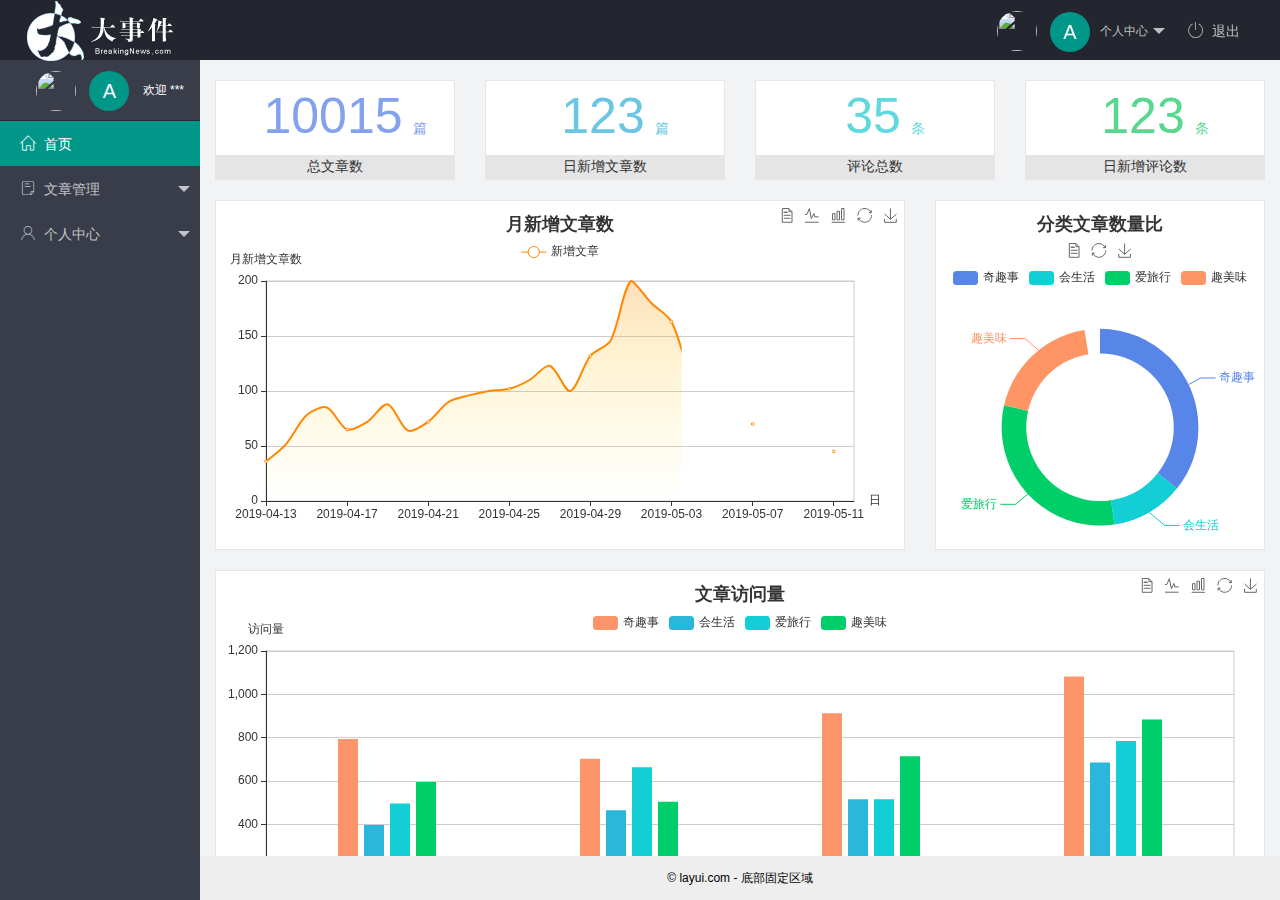
==== commit adeccbdc: "feat:提交主页" ====
--- a/index.html
+++ b/index.html
@@ -7,6 +7,7 @@
     <title>后台首页</title>
     <link rel="stylesheet" href="./assets/lib/layui/css/layui.css">
     <link rel="stylesheet" href="./assets/css/index.css">
+    <link rel="stylesheet" href="/assets/fonts/iconfont.css">
 </head>
 
 
@@ -18,39 +19,51 @@
 
             <ul class="layui-nav layui-layout-right">
                 <li class="layui-nav-item">
-                    <a href="javascript:;">
-                        <img src="http://t.cn/RCzsdCq" class="layui-nav-img"> 个人中心
+                    <a href="javascript:;" class="userinfo">
+                        <img src="http://t.cn/RCzsdCq" class="layui-nav-img"> <span class="text-avatar">A</span>个人中心
                     </a>
                     <dl class="layui-nav-child">
-                        <dd><a href="">基本资料</a></dd>
-                        <dd><a href="">更换头像</a></dd>
-                        <dd><a href="">重置密码</a></dd>
+                        <dd><a href="./user/user-info.html" target="fm">基本资料</a></dd>
+                        <dd><a href="/user/user-avatar.html" target="fm">更换头像</a></dd>
+                        <dd><a href="/user/user-pwd.html" target="fm">重置密码</a></dd>
                     </dl>
                 </li>
-                <li class="layui-nav-item"><a href="">退出</a></li>
+                <li class="layui-nav-item" id="btnLongout">
+                    <a href="javascript:;">
+                        <span class="iconfont icon-tuichu"></span>退出</a>
+                </li>
             </ul>
         </div>
 
         <div class="layui-side layui-bg-black">
             <div class="layui-side-scroll">
                 <!-- 左侧导航区域（可配合layui已有的垂直导航） -->
+                <div class="userinfo">
+                    <img src="http://t.cn/RCzsdCq" class="layui-nav-img"> <span class="text-avatar">A</span>
+                    <span id="welcome">欢迎 ***</span>
+                </div>
                 <ul class="layui-nav layui-nav-tree" lay-shrink="all">
-                    <li class="layui-nav-item layui-this"><a href="./home/dashboard.html" target="fm">首页</a></li>
+                    <li class="layui-nav-item layui-this">
+                        <a href="./home/dashboard.html" target="fm">
+                            <span class="iconfont icon-home"></span>首页</a>
+                    </li>
 
                     <li class="layui-nav-item ">
-                        <a class="" href="javascript:;">文章管理</a>
+
+                        <a class="" href="javascript:;"><span class="iconfont icon-16"></span>文章管理</a>
                         <dl class="layui-nav-child">
-                            <dd><a href="javascript:;">文章类别</a></dd>
-                            <dd><a href="javascript:;">文章列表</a></dd>
-                            <dd><a href="javascript:;">发布文章</a></dd>
+                            <dd><a href="javascript:;"><i class="layui-icon layui-icon-app"></i>  文章类别</a></dd>
+                            <dd><a href="javascript:;"><i class="layui-icon layui-icon-app"></i>文章列表</a></dd>
+                            <dd><a href="javascript:;"><i class="layui-icon layui-icon-app"></i>发布文章</a></dd>
                         </dl>
                     </li>
                     <li class="layui-nav-item">
-                        <a href="javascript:;">个人中心</a>
+
+                        <a href="javascript:;"><span class="iconfont icon-user"></span>个人中心</a>
                         <dl class="layui-nav-child">
-                            <dd><a href="javascript:;">基本资料</a></dd>
-                            <dd><a href="javascript:;">更换头像</a></dd>
-                            <dd><a href="javascript:;">重置密码</a></dd>
+                            <dd><a href="./user/user-info.html" target="fm"><i class="layui-icon layui-icon-app"></i>基本资料</a></dd>
+                            <dd><a href="/user/user-avatar.html" target="fm"><i class="layui-icon layui-icon-app"></i>更换头像</a></dd>
+                            <dd><a href="/user/user-pwd.html" target="fm"><i class="layui-icon layui-icon-app"></i>重置密码</a></dd>
 
                         </dl>
                     </li>
@@ -70,7 +83,10 @@
             © layui.com - 底部固定区域
         </div>
     </div>
+    <script src="/assets/lib/jquery.js"></script>
     <script src="./assets/lib/layui/layui.all.js"></script>
+    <script src="/assets/js/baseAPI.js"></script>
+    <script src="/assets/js/index.js"></script>
 
 </body>
 
--- a/assets/css/index.css
+++ b/assets/css/index.css
@@ -1,26 +1,58 @@
-.layui-footer {
-    text-align: center;
-    font-size: 12px;
-}
-
-.iconfont {
-    margin-right: 8px;
-}
-
-.layui-icon {
-    margin-right: 8px;
-    margin-left: 20px;
-}
-
-iframe {
-    width: 100%;
-    height: 100%;
-}
-
-.layui-body {
-    overflow: hidden;
-}
-
-a {
-    transition: none !important;
-}+    .layui-footer {
+        text-align: center;
+        font-size: 12px;
+    }
+    
+    .iconfont {
+        margin-right: 8px;
+    }
+    
+    .layui-icon {
+        margin-right: 8px;
+        margin-left: 20px;
+    }
+    
+    iframe {
+        width: 100%;
+        height: 100%;
+    }
+    
+    .layui-body {
+        overflow: hidden;
+    }
+    
+    a {
+        transition: none !important;
+    }
+    
+    .userinfo {
+        height: 60px;
+        line-height: 60px;
+        text-align: center;
+        font-size: 12px;
+        user-select: none;
+    }
+    
+    .layui-side-scroll .userinfo {
+        border-bottom: 1px solid #282b33;
+    }
+    
+    .layui-nav-img {
+        width: 40px;
+        height: 40px;
+    }
+    
+    .text-avatar {
+        display: inline-block;
+        width: 40px;
+        height: 40px;
+        background-color: #009688;
+        border-radius: 50%;
+        line-height: 40px;
+        text-align: center;
+        font-size: 20px;
+        color: #fff;
+        position: relative;
+        top: 4px;
+        margin-right: 10px;
+    }--- a/assets/fonts/iconfont.css
+++ b/assets/fonts/iconfont.css
@@ -0,0 +1,37 @@
+@font-face {font-family: "iconfont";
+  src: url('iconfont.eot?t=1576139966484'); /* IE9 */
+  src: url('iconfont.eot?t=1576139966484#iefix') format('embedded-opentype'), /* IE6-IE8 */
+  url('[data-uri]') format('woff2'),
+  url('iconfont.woff?t=1576139966484') format('woff'),
+  url('iconfont.ttf?t=1576139966484') format('truetype'), /* chrome, firefox, opera, Safari, Android, iOS 4.2+ */
+  url('iconfont.svg?t=1576139966484#iconfont') format('svg'); /* iOS 4.1- */
+}
+
+.iconfont {
+  font-family: "iconfont" !important;
+  font-size: 16px;
+  font-style: normal;
+  -webkit-font-smoothing: antialiased;
+  -moz-osx-font-smoothing: grayscale;
+}
+
+.icon-home:before {
+  content: "\e6a9";
+}
+
+.icon-user:before {
+  content: "\e614";
+}
+
+.icon-pinglun:before {
+  content: "\e616";
+}
+
+.icon-tuichu:before {
+  content: "\e865";
+}
+
+.icon-16:before {
+  content: "\e615";
+}
+
